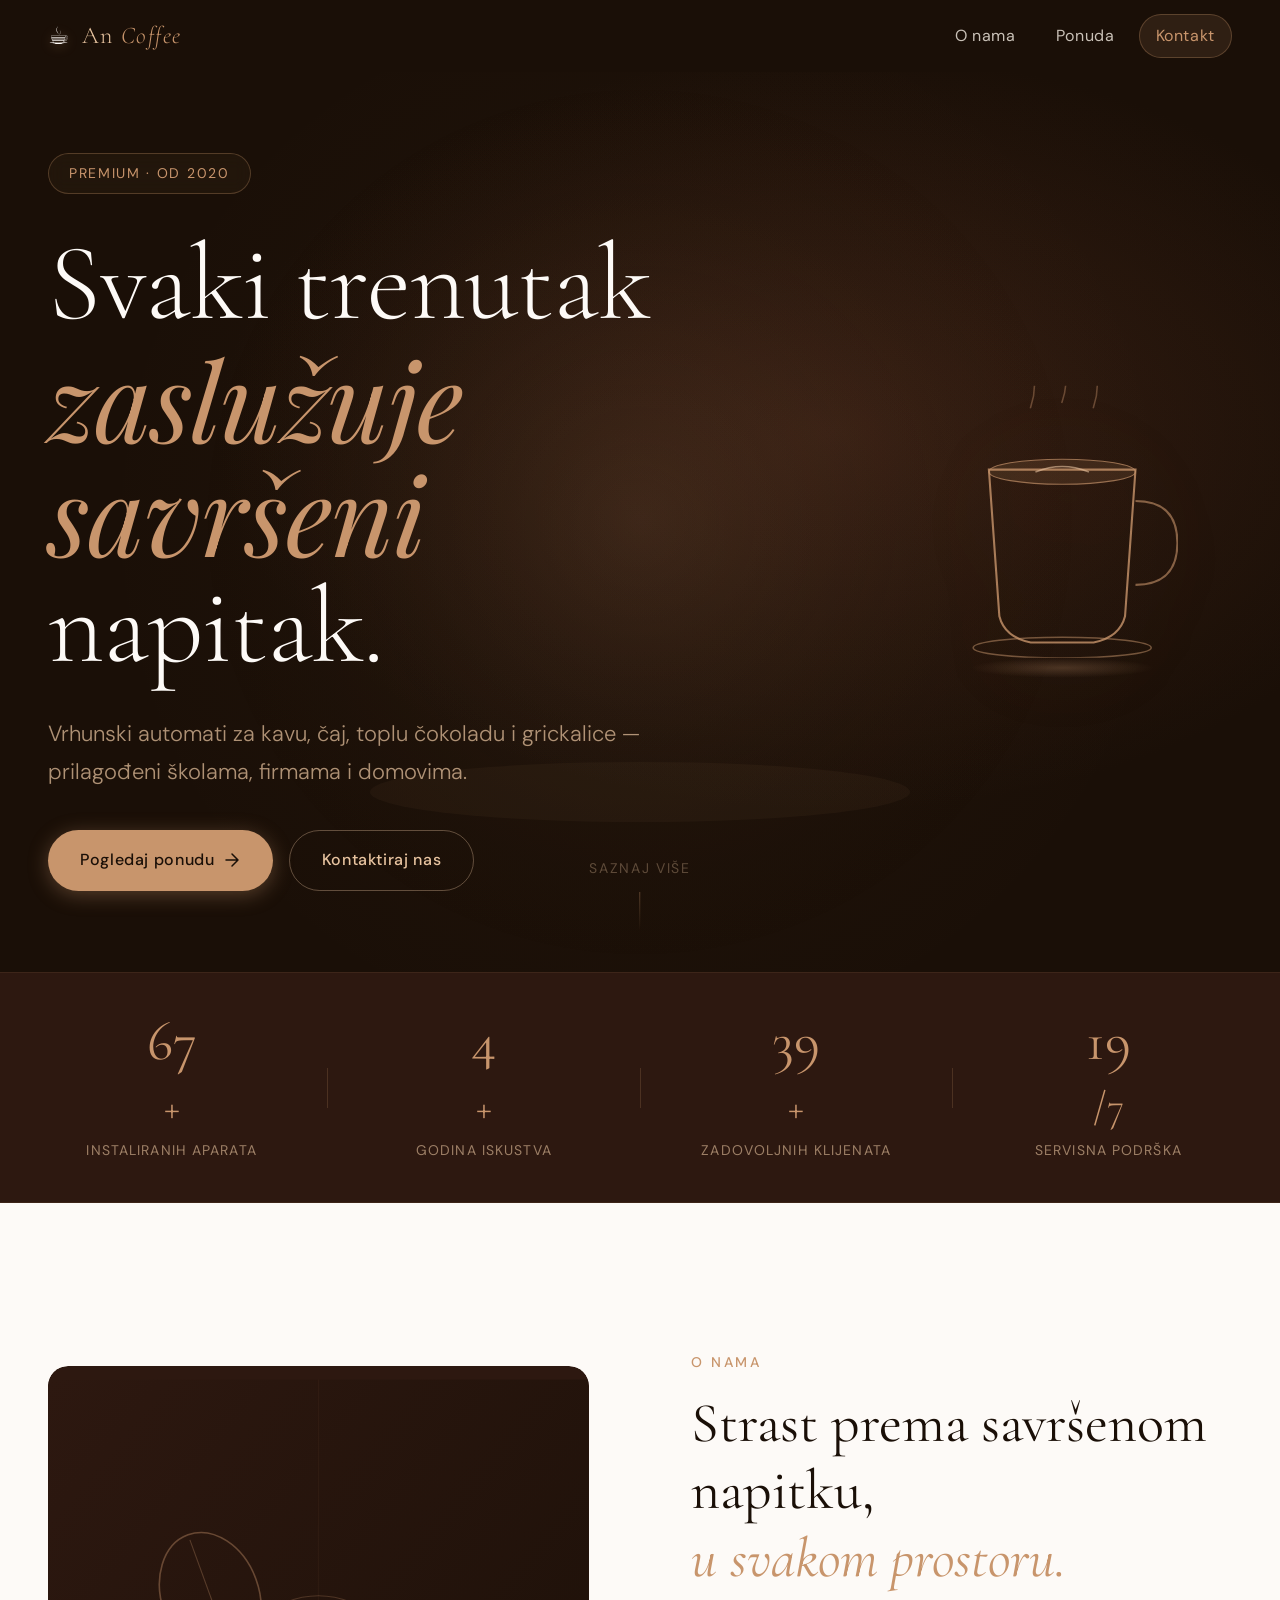
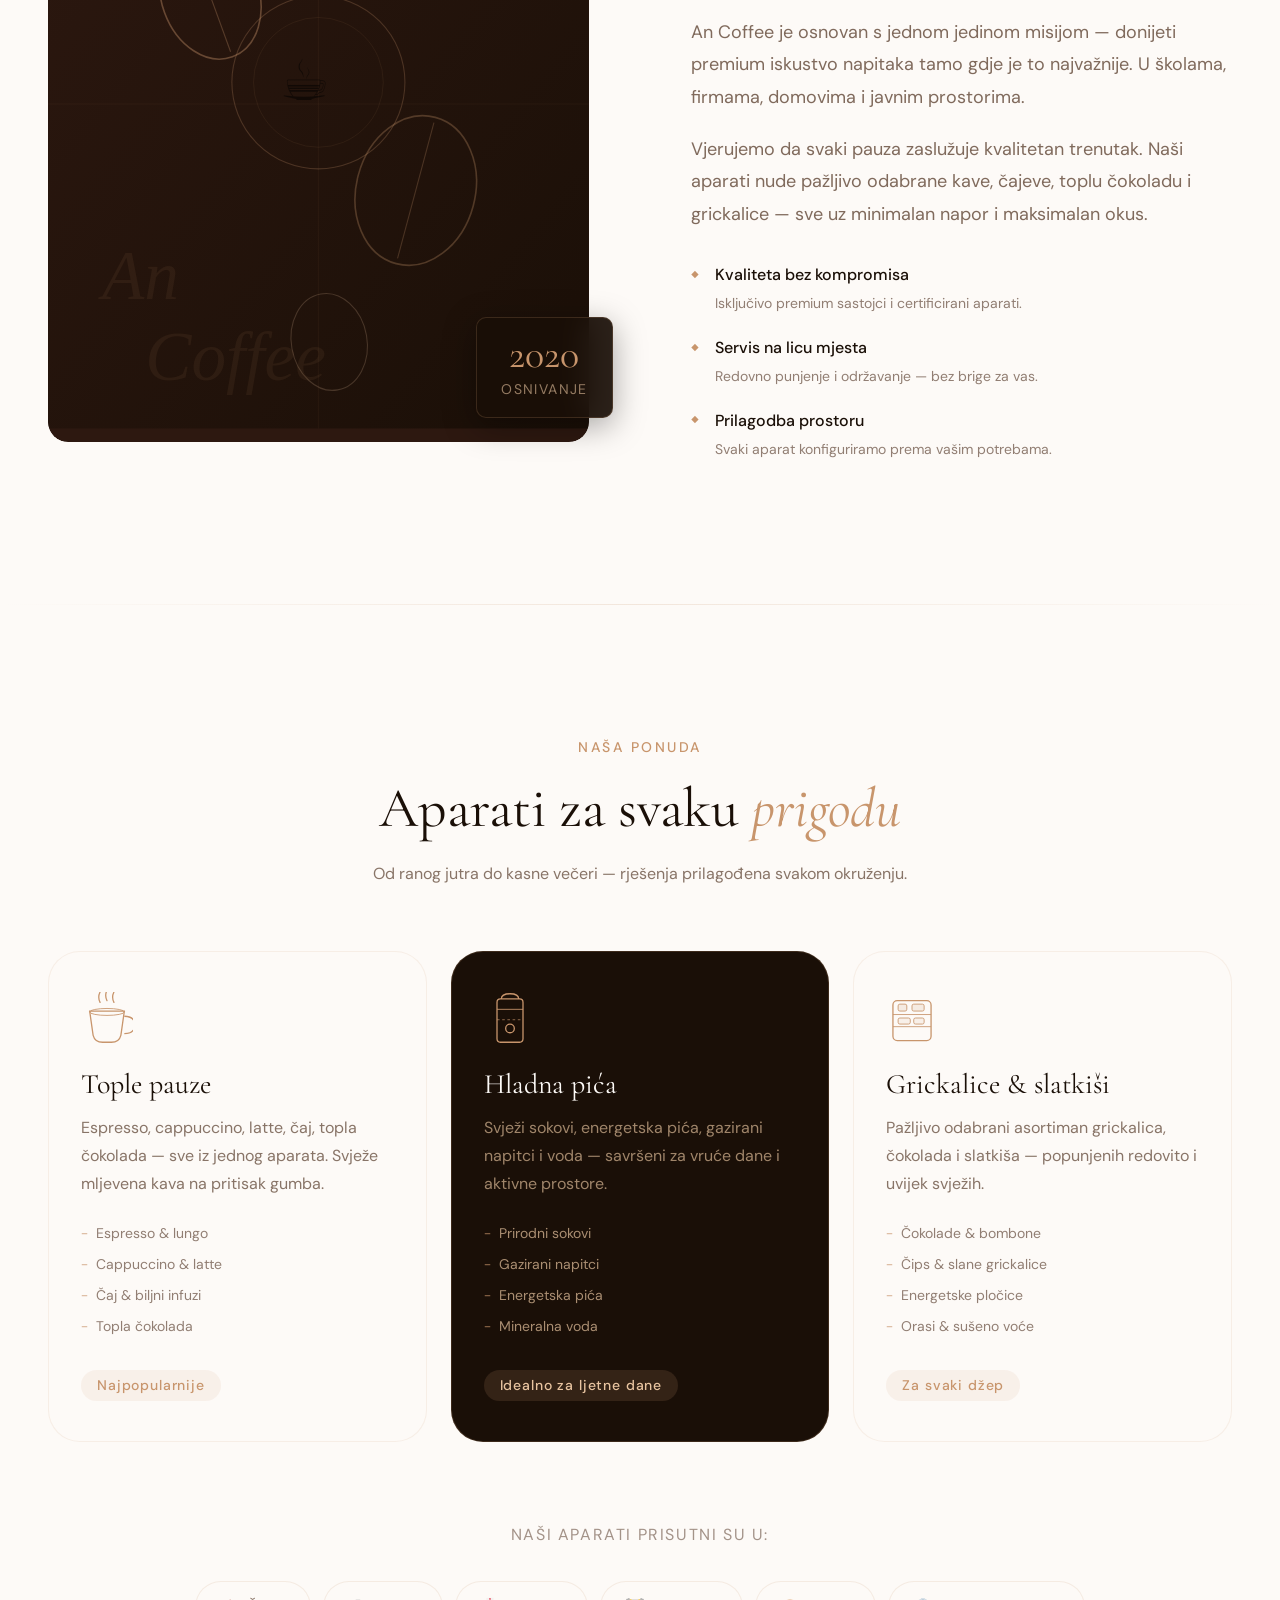
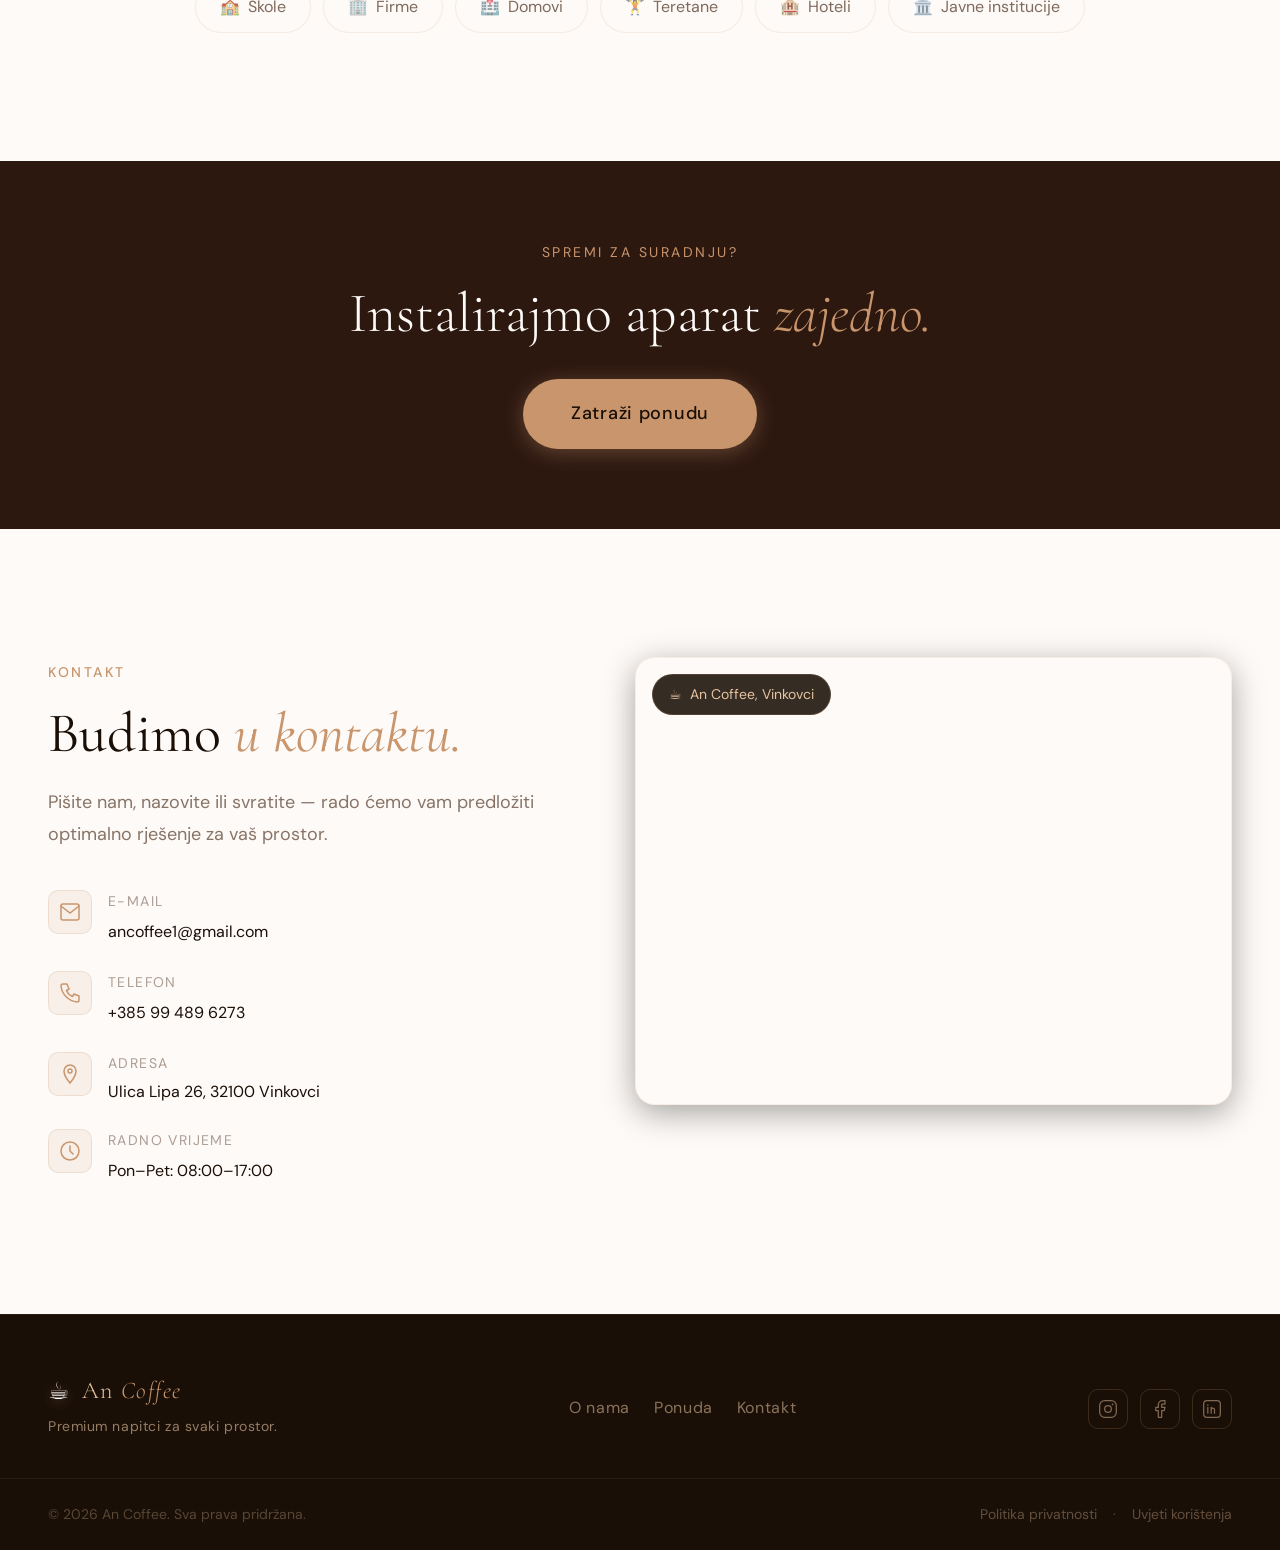
==== index.html @ 22b27ed2 "Initial commit for test deploy" ====
<!DOCTYPE html>
<html lang="hr" dir="ltr">
<head>
  <meta charset="UTF-8" />
  <meta name="viewport" content="width=device-width, initial-scale=1.0" />
  <meta http-equiv="X-UA-Compatible" content="IE=edge" />

  <!-- Primary Meta Tags -->
  <title>An Coffee — Premium Aparati za Kavu, Čaj & Grickalice</title>
  <meta name="description" content="An Coffee nudi premium automate za kavu, čaj, toplu čokoladu, sokove i grickalice za škole, firme i domove. Elegantno rješenje za svaki prostor." />
  <meta name="keywords" content="aparati za kavu, automati za kavu, vending automati, škole, firme, domovi, čaj, topla čokolada, sokovi, grickalice" />
  <meta name="author" content="An Coffee" />
  <meta name="robots" content="index, follow" />
  <meta name="theme-color" content="#1a0f07" />

  <!-- Open Graph -->
  <meta property="og:type" content="website" />
  <meta property="og:url" content="https://ancoffee.hr/" />
  <meta property="og:title" content="An Coffee — Premium Aparati za Kavu & Grickalice" />
  <meta property="og:description" content="Premium vending rješenja za kavu, čaj, toplu čokoladu i grickalice. Namijenjeno školama, firmama i domovima." />
  <meta property="og:image" content="https://ancoffee.hr/og-image.jpg" />
  <meta property="og:image:width" content="1200" />
  <meta property="og:image:height" content="630" />
  <meta property="og:locale" content="hr_HR" />
  <meta property="og:site_name" content="An Coffee" />

  <!-- Twitter Cards -->
  <meta name="twitter:card" content="summary_large_image" />
  <meta name="twitter:url" content="https://ancoffee.hr/" />
  <meta name="twitter:title" content="An Coffee — Premium Aparati za Kavu & Grickalice" />
  <meta name="twitter:description" content="Premium vending rješenja za kavu, čaj, toplu čokoladu i grickalice." />
  <meta name="twitter:image" content="https://ancoffee.hr/og-image.jpg" />

  <!-- Canonical -->
  <link rel="canonical" href="https://ancoffee.hr/" />

  <!-- Fonts -->
  <link rel="preconnect" href="https://fonts.googleapis.com" />
  <link rel="preconnect" href="https://fonts.gstatic.com" crossorigin />
  <link href="https://fonts.googleapis.com/css2?family=Cormorant+Garamond:ital,wght@0,300;0,400;0,500;0,600;1,300;1,400&family=DM+Sans:ital,opsz,wght@0,9..40,300;0,9..40,400;0,9..40,500;1,9..40,300&family=Playfair+Display:ital,wght@1,400;1,500&display=swap" rel="stylesheet" />

  <!-- Stylesheet -->
  <link rel="stylesheet" href="styles.css" />

  <!-- Schema.org LocalBusiness -->
  <script type="application/ld+json">
  {
    "@context": "https://schema.org",
    "@type": "LocalBusiness",
    "name": "An Coffee",
    "description": "Premium vending rješenja za kavu, čaj, toplu čokoladu, sokove i grickalice za škole, firme i domove.",
    "url": "https://ancoffee.hr",
    "telephone": "+385994896273",
    "email": "ancoffee1@gmail.com",
    "foundingDate": "2020",
    "address": {
      "@type": "PostalAddress",
      "streetAddress": "Ulica Lipa 26",
      "addressLocality": "Vinkovci",
      "addressRegion": "Vukovarsko-srijemska",
      "postalCode": "32100",
      "addressCountry": "HR"
    },
    "geo": {
      "@type": "GeoCoordinates",
      "latitude": 45.2900,
      "longitude": 18.8070
    },
    "openingHours": "Mo-Fr 08:00-17:00",
    "priceRange": "€€",
    "servesCuisine": "Kava i napitci",
    "sameAs": [
      "https://www.facebook.com/profile.php?id=100006130369375",
      "https://www.instagram.com/puljicante42/"
    ],
    "founder": {
      "@type": "Person",
      "name": "Ante Puljić"
    }
  }
  </script>

  <!-- Favicon placeholder -->
  <link rel="icon" type="image/svg+xml" href="data:image/svg+xml,<svg xmlns='http://www.w3.org/2000/svg' viewBox='0 0 32 32'><rect width='32' height='32' fill='%231a0f07'/><text y='24' x='4' font-size='20'>☕</text></svg>" />
</head>

<body>

  <!-- ============ SKIP LINK ============ -->
  <a href="#main-content" class="skip-link">Preskoči na sadržaj</a>

  <!-- ============ NAVBAR ============ -->
  <header class="navbar" id="navbar" role="banner">
    <nav class="nav-container" aria-label="Glavna navigacija">
      <a href="#" class="nav-logo" aria-label="An Coffee – Povratak na početak">
        <span class="logo-mark" aria-hidden="true">☕</span>
        <span class="logo-text">An <em>Coffee</em></span>
      </a>

      <button class="nav-toggle" id="navToggle" aria-expanded="false" aria-controls="navMenu" aria-label="Otvori izbornik">
        <span class="hamburger" aria-hidden="true"></span>
        <span class="hamburger" aria-hidden="true"></span>
        <span class="hamburger" aria-hidden="true"></span>
      </button>

      <ul class="nav-menu" id="navMenu" role="list">
        <li><a href="#about" class="nav-link">O nama</a></li>
        <li><a href="#products" class="nav-link">Ponuda</a></li>
        <li><a href="#contact" class="nav-link nav-cta">Kontakt</a></li>
      </ul>
    </nav>
  </header>

  <!-- ============ HERO ============ -->
  <main id="main-content">
    <section class="hero" id="hero" aria-label="Dobrodošlica">
      <div class="hero-bg" aria-hidden="true">
        <div class="hero-overlay"></div>
        <div class="hero-particles" id="heroParticles" aria-hidden="true"></div>
        <!-- SVG coffee steam decoration -->
        <svg class="hero-deco" viewBox="0 0 800 600" xmlns="http://www.w3.org/2000/svg" aria-hidden="true" focusable="false">
          <defs>
            <radialGradient id="rg1" cx="50%" cy="50%" r="50%">
              <stop offset="0%" stop-color="#c8956c" stop-opacity="0.15"/>
              <stop offset="100%" stop-color="#1a0f07" stop-opacity="0"/>
            </radialGradient>
          </defs>
          <circle cx="400" cy="300" r="300" fill="url(#rg1)"/>
          <ellipse cx="400" cy="480" rx="180" ry="20" fill="#c8956c" fill-opacity="0.08"/>
        </svg>
      </div>

      <div class="hero-content" data-animate="hero-in">
        <div class="hero-badge" aria-label="Premium kvaliteta od 2020">
            <span>Premium · od 2020</span>
          </div>
        <h1 class="hero-title">
          <span class="title-line">Svaki trenutak</span>
          <span class="title-line italic">zaslužuje savršeni</span>
          <span class="title-line">napitak.</span>
        </h1>
        <p class="hero-desc">
          Vrhunski automati za kavu, čaj, toplu čokoladu i grickalice — prilagođeni školama, firmama i domovima.
        </p>
        <div class="hero-actions">
          <a href="#products" class="btn btn-primary">
            <span>Pogledaj ponudu</span>
            <svg width="18" height="18" viewBox="0 0 18 18" fill="none" aria-hidden="true"><path d="M3 9h12M9 3l6 6-6 6" stroke="currentColor" stroke-width="1.5" stroke-linecap="round" stroke-linejoin="round"/></svg>
          </a>
          <a href="#contact" class="btn btn-ghost">Kontaktiraj nas</a>
        </div>
      </div>

      <!-- Floating coffee cup illustration -->
      <div class="hero-visual" aria-hidden="true">
        <div class="cup-wrapper">
          <svg class="coffee-cup" viewBox="0 0 220 260" xmlns="http://www.w3.org/2000/svg" aria-hidden="true" focusable="false">
            <!-- Cup body -->
            <path d="M40 80 L50 220 Q55 240 80 245 L140 245 Q165 240 170 220 L180 80 Z" fill="none" stroke="#c8956c" stroke-width="2" opacity="0.8"/>
            <!-- Cup handle -->
            <path d="M180 110 Q220 110 220 150 Q220 190 180 190" fill="none" stroke="#c8956c" stroke-width="2" opacity="0.6"/>
            <!-- Saucer -->
            <ellipse cx="110" cy="250" rx="85" ry="10" fill="none" stroke="#c8956c" stroke-width="1.5" opacity="0.5"/>
            <!-- Coffee surface -->
            <ellipse cx="110" cy="82" rx="70" ry="12" fill="#c8956c" fill-opacity="0.2" stroke="#c8956c" stroke-width="1" opacity="0.7"/>
            <!-- Latte art -->
            <path d="M85 82 Q110 72 135 82" fill="none" stroke="#e8c4a0" stroke-width="1.5" stroke-linecap="round" opacity="0.6"/>
            <!-- Steam paths -->
            <path class="steam steam-1" d="M80 60 Q73 40 80 20 Q87 0 80 -20" fill="none" stroke="#c8956c" stroke-width="1.5" stroke-linecap="round" opacity="0.4"/>
            <path class="steam steam-2" d="M110 55 Q103 35 110 15 Q117 -5 110 -25" fill="none" stroke="#c8956c" stroke-width="1.5" stroke-linecap="round" opacity="0.4"/>
            <path class="steam steam-3" d="M140 60 Q133 40 140 20 Q147 0 140 -20" fill="none" stroke="#c8956c" stroke-width="1.5" stroke-linecap="round" opacity="0.4"/>
          </svg>
          <div class="cup-glow"></div>
        </div>
      </div>

      <a href="#about" class="hero-scroll" aria-label="Scroll prema dolje">
        <span class="scroll-text">Saznaj više</span>
        <span class="scroll-line" aria-hidden="true"></span>
      </a>
    </section>

    <!-- ============ STATS BAR ============ -->
    <section class="stats-bar" aria-label="Naše statistike">
      <div class="stats-container">
        <div class="stat-item" data-animate="fade-up">
          <span class="stat-number" data-count="85">0</span><span class="stat-suffix">+</span>
          <span class="stat-label">Instaliranih aparata</span>
        </div>
        <div class="stat-divider" aria-hidden="true"></div>
        <div class="stat-item" data-animate="fade-up" data-delay="100">
          <span class="stat-number" data-count="6">0</span><span class="stat-suffix">+</span>
          <span class="stat-label">Godina iskustva</span>
        </div>
        <div class="stat-divider" aria-hidden="true"></div>
        <div class="stat-item" data-animate="fade-up" data-delay="200">
          <span class="stat-number" data-count="50">0</span><span class="stat-suffix">+</span>
          <span class="stat-label">Zadovoljnih klijenata</span>
        </div>
        <div class="stat-divider" aria-hidden="true"></div>
        <div class="stat-item" data-animate="fade-up" data-delay="300">
          <span class="stat-number" data-count="24">0</span><span class="stat-suffix">/7</span>
          <span class="stat-label">Servisna podrška</span>
        </div>
      </div>
    </section>

    <!-- ============ ABOUT ============ -->
    <section class="about" id="about" aria-labelledby="about-heading">
      <div class="about-container">
        <div class="about-visual" data-animate="fade-right">
          <div class="about-img-frame">
            <div class="about-img-placeholder" aria-label="An Coffee tim u akciji">
              <svg viewBox="0 0 500 600" xmlns="http://www.w3.org/2000/svg" aria-hidden="true" focusable="false">
                <defs>
                  <linearGradient id="aboutGrad" x1="0%" y1="0%" x2="100%" y2="100%">
                    <stop offset="0%" stop-color="#2d1810"/>
                    <stop offset="100%" stop-color="#1a0f07"/>
                  </linearGradient>
                </defs>
                <rect width="500" height="600" fill="url(#aboutGrad)"/>
                <!-- Abstract coffee beans -->
                <ellipse cx="150" cy="200" rx="45" ry="60" fill="none" stroke="#c8956c" stroke-width="1.5" opacity="0.4" transform="rotate(-20 150 200)"/>
                <line x1="150" y1="145" x2="150" y2="255" stroke="#c8956c" stroke-width="1" opacity="0.3" transform="rotate(-20 150 200)"/>
                <ellipse cx="340" cy="380" rx="55" ry="70" fill="none" stroke="#c8956c" stroke-width="1.5" opacity="0.3" transform="rotate(15 340 380)"/>
                <line x1="340" y1="315" x2="340" y2="445" stroke="#c8956c" stroke-width="1" opacity="0.25" transform="rotate(15 340 380)"/>
                <ellipse cx="260" cy="520" rx="35" ry="45" fill="none" stroke="#e8c4a0" stroke-width="1" opacity="0.2" transform="rotate(-10 260 520)"/>
                <!-- Decorative text -->
                <text x="50" y="480" font-family="Georgia, serif" font-size="64" fill="#c8956c" fill-opacity="0.08" font-style="italic">An</text>
                <text x="90" y="555" font-family="Georgia, serif" font-size="64" fill="#c8956c" fill-opacity="0.08" font-style="italic">Coffee</text>
                <!-- Grid lines -->
                <line x1="0" y1="300" x2="500" y2="300" stroke="#c8956c" stroke-width="0.5" opacity="0.1"/>
                <line x1="250" y1="0" x2="250" y2="600" stroke="#c8956c" stroke-width="0.5" opacity="0.1"/>
                <!-- Central icon -->
                <circle cx="250" cy="280" r="80" fill="none" stroke="#c8956c" stroke-width="1" opacity="0.25"/>
                <circle cx="250" cy="280" r="60" fill="none" stroke="#c8956c" stroke-width="0.5" opacity="0.15"/>
                <text x="214" y="296" font-size="52" opacity="0.5">☕</text>
              </svg>
            </div>
            <div class="about-img-accent" aria-hidden="true"></div>
          </div>
          <div class="about-badge-float" aria-hidden="true">
            <span class="badge-year">2020</span>
            <span class="badge-text">Osnivanje</span>
          </div>
        </div>

        <div class="about-content" data-animate="fade-left">
          <div class="section-label" aria-hidden="true">O nama</div>
          <h2 class="about-heading" id="about-heading">
            Strast prema savršenom napitku,<br />
            <em>u svakom prostoru.</em>
          </h2>
          <p class="about-text">
            An Coffee je osnovan s jednom jedinom misijom — donijeti premium iskustvo napitaka tamo gdje je to najvažnije. U školama, firmama, domovima i javnim prostorima.
          </p>
          <p class="about-text">
            Vjerujemo da svaki pauza zaslužuje kvalitetan trenutak. Naši aparati nude pažljivo odabrane kave, čajeve, toplu čokoladu i grickalice — sve uz minimalan napor i maksimalan okus.
          </p>
          <div class="about-pillars">
            <div class="pillar">
              <span class="pillar-icon" aria-hidden="true">◆</span>
              <div>
                <strong>Kvaliteta bez kompromisa</strong>
                <p>Isključivo premium sastojci i certificirani aparati.</p>
              </div>
            </div>
            <div class="pillar">
              <span class="pillar-icon" aria-hidden="true">◆</span>
              <div>
                <strong>Servis na licu mjesta</strong>
                <p>Redovno punjenje i održavanje — bez brige za vas.</p>
              </div>
            </div>
            <div class="pillar">
              <span class="pillar-icon" aria-hidden="true">◆</span>
              <div>
                <strong>Prilagodba prostoru</strong>
                <p>Svaki aparat konfiguriramo prema vašim potrebama.</p>
              </div>
            </div>
          </div>
        </div>
      </div>
    </section>

    <!-- ============ PRODUCTS ============ -->
    <section class="products" id="products" aria-labelledby="products-heading">
      <div class="products-container">
        <div class="section-header" data-animate="fade-up">
          <div class="section-label">Naša ponuda</div>
          <h2 class="section-title" id="products-heading">Aparati za svaku <em>prigodu</em></h2>
          <p class="section-subtitle">Od ranog jutra do kasne večeri — rješenja prilagođena svakom okruženju.</p>
        </div>

        <div class="products-grid">
          <!-- Card 1 -->
          <article class="product-card" data-animate="fade-up" aria-label="Aparati za tople napitke">
            <div class="card-icon" aria-hidden="true">
              <svg viewBox="0 0 60 60" xmlns="http://www.w3.org/2000/svg" aria-hidden="true"><path d="M10 22 L14 50 Q16 58 25 58 L35 58 Q44 58 46 50 L50 22 Z" fill="none" stroke="currentColor" stroke-width="1.5"/><path d="M50 28 Q62 28 62 38 Q62 48 50 48" fill="none" stroke="currentColor" stroke-width="1.5"/><ellipse cx="30" cy="23" rx="20" ry="4" fill="none" stroke="currentColor" stroke-width="1"/><path d="M22 12 Q19 6 22 0" fill="none" stroke="currentColor" stroke-width="1.5" stroke-linecap="round"/><path d="M30 10 Q27 4 30 -2" fill="none" stroke="currentColor" stroke-width="1.5" stroke-linecap="round"/><path d="M38 12 Q35 6 38 0" fill="none" stroke="currentColor" stroke-width="1.5" stroke-linecap="round"/></svg>
            </div>
            <h3 class="card-title">Tople pauze</h3>
            <p class="card-desc">Espresso, cappuccino, latte, čaj, topla čokolada — sve iz jednog aparata. Svježe mljevena kava na pritisak gumba.</p>
            <ul class="card-list" aria-label="Dostupni napitci">
              <li>Espresso & lungo</li>
              <li>Cappuccino & latte</li>
              <li>Čaj & biljni infuzi</li>
              <li>Topla čokolada</li>
            </ul>
            <div class="card-tag">Najpopularnije</div>
          </article>

          <!-- Card 2 -->
          <article class="product-card product-card--accent" data-animate="fade-up" data-delay="120" aria-label="Aparati za hladna pića i sokove">
            <div class="card-icon" aria-hidden="true">
              <svg viewBox="0 0 60 60" xmlns="http://www.w3.org/2000/svg" aria-hidden="true"><rect x="15" y="8" width="30" height="50" rx="4" fill="none" stroke="currentColor" stroke-width="1.5"/><path d="M15 20 L45 20" stroke="currentColor" stroke-width="1"/><path d="M15 32 L45 32" stroke="currentColor" stroke-width="0.75" stroke-dasharray="3 3"/><circle cx="30" cy="42" r="5" fill="none" stroke="currentColor" stroke-width="1.5"/><path d="M20 8 Q20 2 30 2 Q40 2 40 8" fill="none" stroke="currentColor" stroke-width="1.5"/></svg>
            </div>
            <h3 class="card-title">Hladna pića</h3>
            <p class="card-desc">Svježi sokovi, energetska pića, gazirani napitci i voda — savršeni za vruće dane i aktivne prostore.</p>
            <ul class="card-list" aria-label="Dostupna pića">
              <li>Prirodni sokovi</li>
              <li>Gazirani napitci</li>
              <li>Energetska pića</li>
              <li>Mineralna voda</li>
            </ul>
            <div class="card-tag card-tag--light">Idealno za ljetne dane</div>
          </article>

          <!-- Card 3 -->
          <article class="product-card" data-animate="fade-up" data-delay="240" aria-label="Aparati za grickalice i slatkiše">
            <div class="card-icon" aria-hidden="true">
              <svg viewBox="0 0 60 60" xmlns="http://www.w3.org/2000/svg" aria-hidden="true"><rect x="8" y="10" width="44" height="46" rx="5" fill="none" stroke="currentColor" stroke-width="1.5"/><path d="M8 26 L52 26" stroke="currentColor" stroke-width="1"/><path d="M8 40 L52 40" stroke="currentColor" stroke-width="1"/><rect x="14" y="14" width="10" height="8" rx="2" fill="currentColor" fill-opacity="0.15" stroke="currentColor" stroke-width="1"/><rect x="30" y="14" width="14" height="8" rx="2" fill="currentColor" fill-opacity="0.15" stroke="currentColor" stroke-width="1"/><rect x="14" y="30" width="14" height="7" rx="2" fill="currentColor" fill-opacity="0.1" stroke="currentColor" stroke-width="1"/><rect x="32" y="30" width="12" height="7" rx="2" fill="currentColor" fill-opacity="0.1" stroke="currentColor" stroke-width="1"/></svg>
            </div>
            <h3 class="card-title">Grickalice & slatkiši</h3>
            <p class="card-desc">Pažljivo odabrani asortiman grickalica, čokolada i slatkiša — popunjenih redovito i uvijek svježih.</p>
            <ul class="card-list" aria-label="Dostupne grickalice">
              <li>Čokolade & bombone</li>
              <li>Čips & slane grickalice</li>
              <li>Energetske pločice</li>
              <li>Orasi & sušeno voće</li>
            </ul>
            <div class="card-tag">Za svaki džep</div>
          </article>
        </div>

        <!-- Placements -->
        <div class="placements" data-animate="fade-up">
          <p class="placements-lead">Naši aparati prisutni su u:</p>
          <div class="placements-grid" aria-label="Mjesta postavljanja aparata">
            <div class="placement-item">
              <span aria-hidden="true">🏫</span>
              <span>Škole</span>
            </div>
            <div class="placement-item">
              <span aria-hidden="true">🏢</span>
              <span>Firme</span>
            </div>
            <div class="placement-item">
              <span aria-hidden="true">🏥</span>
              <span>Domovi</span>
            </div>
            <div class="placement-item">
              <span aria-hidden="true">🏋️</span>
              <span>Teretane</span>
            </div>
            <div class="placement-item">
              <span aria-hidden="true">🏨</span>
              <span>Hoteli</span>
            </div>
            <div class="placement-item">
              <span aria-hidden="true">🏛️</span>
              <span>Javne institucije</span>
            </div>
          </div>
        </div>
      </div>
    </section>

    <!-- ============ CTA BAND ============ -->
    <section class="cta-band" aria-labelledby="cta-heading">
      <div class="cta-container" data-animate="fade-up">
        <p class="cta-pre">Spremi za suradnju?</p>
        <h2 class="cta-title" id="cta-heading">Instalirajmo aparat <em>zajedno.</em></h2>
        <a href="#contact" class="btn btn-primary btn-large">Zatraži ponudu</a>
      </div>
    </section>

    <!-- ============ CONTACT ============ -->
    <section class="contact" id="contact" aria-labelledby="contact-heading">
      <div class="contact-container">
        <div class="contact-info" data-animate="fade-right">
          <div class="section-label">Kontakt</div>
          <h2 class="contact-heading" id="contact-heading">
            Budimo <em>u kontaktu.</em>
          </h2>
          <p class="contact-intro">
            Pišite nam, nazovite ili svratite — rado ćemo vam predložiti optimalno rješenje za vaš prostor.
          </p>

          <div class="contact-items">
            <div class="contact-item">
                <div class="contact-icon" aria-hidden="true">
                <svg width="22" height="22" viewBox="0 0 22 22" fill="none" xmlns="http://www.w3.org/2000/svg" aria-hidden="true"><path d="M2 5a2 2 0 0 1 2-2h14a2 2 0 0 1 2 2v12a2 2 0 0 1-2 2H4a2 2 0 0 1-2-2V5Z" stroke="currentColor" stroke-width="1.5"/><path d="M2 5l9 7 9-7" stroke="currentColor" stroke-width="1.5" stroke-linecap="round"/></svg>
              </div>
              <div class="contact-detail">
                <span class="contact-label">E-mail</span>
                <a href="mailto:ancoffee1@gmail.com" class="contact-value">ancoffee1@gmail.com</a>
              </div>
            </div>

            <div class="contact-item">
              <div class="contact-icon" aria-hidden="true">
                <svg width="22" height="22" viewBox="0 0 22 22" fill="none" xmlns="http://www.w3.org/2000/svg" aria-hidden="true"><path d="M4 2h4l2 5-2.5 1.5a11 11 0 0 0 6 6L15 12l5 2v4a2 2 0 0 1-2 2A18 18 0 0 1 2 4a2 2 0 0 1 2-2Z" stroke="currentColor" stroke-width="1.5" stroke-linejoin="round"/></svg>
              </div>
              <div class="contact-detail">
                <span class="contact-label">Telefon</span>
                <a href="tel:+385994896273" class="contact-value">+385 99 489 6273</a>
              </div>
            </div>

            <div class="contact-item">
              <div class="contact-icon" aria-hidden="true">
                <svg width="22" height="22" viewBox="0 0 22 22" fill="none" xmlns="http://www.w3.org/2000/svg" aria-hidden="true"><path d="M11 2C7.686 2 5 4.686 5 8c0 5 6 12 6 12s6-7 6-12c0-3.314-2.686-6-6-6Z" stroke="currentColor" stroke-width="1.5"/><circle cx="11" cy="8" r="2" stroke="currentColor" stroke-width="1.5"/></svg>
              </div>
                <div class="contact-detail">
                <span class="contact-label">Adresa</span>
                <address class="contact-value" style="font-style:normal;">Ulica Lipa 26, 32100 Vinkovci</address>
              </div>
            </div>

            <div class="contact-item">
              <div class="contact-icon" aria-hidden="true">
                <svg width="22" height="22" viewBox="0 0 22 22" fill="none" xmlns="http://www.w3.org/2000/svg" aria-hidden="true"><circle cx="11" cy="11" r="9" stroke="currentColor" stroke-width="1.5"/><path d="M11 6v5l3 3" stroke="currentColor" stroke-width="1.5" stroke-linecap="round"/></svg>
              </div>
              <div class="contact-detail">
                <span class="contact-label">Radno vrijeme</span>
                <span class="contact-value">Pon–Pet: 08:00–17:00</span>
              </div>
            </div>
          </div>
        </div>

        <!-- Map placeholder -->
        <div class="contact-map" data-animate="fade-left" aria-label="Karta lokacije An Coffee u Vinkovci">
          <div class="map-wrapper">
            <iframe
              title="An Coffee lokacija u Vinkovci"
              src="https://www.google.com/maps?q=Ulica+Lipa+26,+32100+Vinkovci&z=15&output=embed"
              width="100%"
              height="100%"
              style="border:0; filter: contrast(1.05) saturate(1.15);"
              allowfullscreen=""
              loading="lazy"
              referrerpolicy="no-referrer-when-downgrade"
            ></iframe>
            <div class="map-overlay-label" aria-hidden="true">
              <span>☕</span>
              <span>An Coffee, Vinkovci</span>
            </div>
          </div>
        </div>
      </div>
    </section>
  </main>

  <!-- ============ FOOTER ============ -->
  <footer class="footer" role="contentinfo">
    <div class="footer-container">
      <div class="footer-brand">
        <a href="#" class="nav-logo footer-logo" aria-label="An Coffee – Povratak na vrh">
          <span class="logo-mark" aria-hidden="true">☕</span>
          <span class="logo-text">An <em>Coffee</em></span>
        </a>
        <p class="footer-tagline">Premium napitci za svaki prostor.</p>
      </div>

      <nav class="footer-nav" aria-label="Footer navigacija">
        <a href="#about">O nama</a>
        <a href="#products">Ponuda</a>
        <a href="#contact">Kontakt</a>
      </nav>

      <div class="footer-social" aria-label="Društvene mreže">
        <a href="https://www.instagram.com/puljicante42/" target="_blank" rel="noopener noreferrer" aria-label="Ante Puljić na Instagramu" class="social-link">
          <svg width="20" height="20" viewBox="0 0 24 24" fill="none" xmlns="http://www.w3.org/2000/svg" aria-hidden="true"><rect x="2" y="2" width="20" height="20" rx="6" stroke="currentColor" stroke-width="1.5"/><circle cx="12" cy="12" r="4" stroke="currentColor" stroke-width="1.5"/><circle cx="17.5" cy="6.5" r="1" fill="currentColor"/></svg>
        </a>
        <a href="https://www.facebook.com/profile.php?id=100006130369375" target="_blank" rel="noopener noreferrer" aria-label="Ante Puljić na Facebooku" class="social-link">
          <svg width="20" height="20" viewBox="0 0 24 24" fill="none" xmlns="http://www.w3.org/2000/svg" aria-hidden="true"><path d="M18 2h-3a5 5 0 0 0-5 5v3H7v4h3v8h4v-8h3l1-4h-4V7a1 1 0 0 1 1-1h3Z" stroke="currentColor" stroke-width="1.5" stroke-linejoin="round"/></svg>
        </a>
        <a href="https://www.linkedin.com/company/ancoffee" target="_blank" rel="noopener noreferrer" aria-label="An Coffee na LinkedInu" class="social-link">
          <svg width="20" height="20" viewBox="0 0 24 24" fill="none" xmlns="http://www.w3.org/2000/svg" aria-hidden="true"><rect x="2" y="2" width="20" height="20" rx="4" stroke="currentColor" stroke-width="1.5"/><path d="M7 10v7M7 7v.5" stroke="currentColor" stroke-width="1.5" stroke-linecap="round"/><path d="M11 17v-4a2 2 0 0 1 4 0v4M11 10v7" stroke="currentColor" stroke-width="1.5" stroke-linecap="round" stroke-linejoin="round"/></svg>
        </a>
      </div>
    </div>

    <div class="footer-bottom">
      <p>© <span id="year"></span> An Coffee. Sva prava pridržana.</p>
      <p class="footer-legal">
        <a href="/privatnost" rel="noopener">Politika privatnosti</a>
        <span aria-hidden="true">·</span>
        <a href="/uvjeti" rel="noopener">Uvjeti korištenja</a>
      </p>
    </div>
  </footer>

  <!-- Back to top button -->
  <button class="back-to-top" id="backToTop" aria-label="Povratak na vrh stranice">
    <svg width="20" height="20" viewBox="0 0 20 20" fill="none" xmlns="http://www.w3.org/2000/svg" aria-hidden="true"><path d="M10 15V5M5 10l5-5 5 5" stroke="currentColor" stroke-width="1.5" stroke-linecap="round" stroke-linejoin="round"/></svg>
  </button>

  <script src="script.js" defer></script>
</body>
</html>
---- styles.css ----
/* ==========================================================================
   AN COFFEE — styles.css
   Production-ready CSS · Mobile-first · CSS Variables · BEM-inspired
   ========================================================================== */

/* --------------------------------------------------------------------------
   1. CSS CUSTOM PROPERTIES
-------------------------------------------------------------------------- */
:root {
  /* Brand Colors */
  --clr-espresso:      #1a0f07;
  --clr-dark-roast:    #2d1810;
  --clr-medium-roast:  #4a2c1a;
  --clr-caramel:       #c8956c;
  --clr-cream:         #e8c4a0;
  --clr-milk:          #f5ede4;
  --clr-white:         #fdfaf7;

  /* Semantic tokens */
  --bg-primary:        var(--clr-espresso);
  --bg-secondary:      var(--clr-dark-roast);
  --bg-surface:        var(--clr-medium-roast);
  --bg-light:          var(--clr-white);
  --text-primary:      var(--clr-white);
  --text-muted:        rgba(232, 196, 160, 0.6);
  --text-dark:         var(--clr-espresso);
  --accent:            var(--clr-caramel);
  --accent-light:      var(--clr-cream);

  /* Typography */
  --font-display:      'Cormorant Garamond', Georgia, serif;
  --font-body:         'DM Sans', system-ui, sans-serif;
  --font-italic:       'Playfair Display', Georgia, serif;

  --fs-xs:   clamp(0.75rem, 1.5vw, 0.875rem);
  --fs-sm:   clamp(0.875rem, 1.8vw, 1rem);
  --fs-base: clamp(1rem, 2vw, 1.125rem);
  --fs-md:   clamp(1.125rem, 2.5vw, 1.375rem);
  --fs-lg:   clamp(1.375rem, 3vw, 1.75rem);
  --fs-xl:   clamp(1.75rem, 4vw, 2.5rem);
  --fs-2xl:  clamp(2.25rem, 5.5vw, 3.5rem);
  --fs-3xl:  clamp(2.75rem, 7vw, 5rem);
  --fs-hero: clamp(3rem, 8.5vw, 7rem);

  /* Spacing */
  --space-1:  0.25rem;
  --space-2:  0.5rem;
  --space-3:  0.75rem;
  --space-4:  1rem;
  --space-5:  1.25rem;
  --space-6:  1.5rem;
  --space-8:  2rem;
  --space-10: 2.5rem;
  --space-12: 3rem;
  --space-16: 4rem;
  --space-20: 5rem;
  --space-24: 6rem;
  --space-32: 8rem;

  /* Layout */
  --container-max: 1320px;
  --container-pad: clamp(1.25rem, 5vw, 3rem);

  /* Radii */
  --radius-sm:  4px;
  --radius-md:  10px;
  --radius-lg:  20px;
  --radius-xl:  32px;
  --radius-full: 999px;

  /* Shadows */
  --shadow-sm:  0 2px 8px rgba(0,0,0,0.25);
  --shadow-md:  0 8px 32px rgba(0,0,0,0.35);
  --shadow-lg:  0 20px 60px rgba(0,0,0,0.45);
  --shadow-glow: 0 0 40px rgba(200, 149, 108, 0.18);

  /* Transitions */
  --ease-smooth:  cubic-bezier(0.4, 0, 0.2, 1);
  --ease-spring:  cubic-bezier(0.34, 1.56, 0.64, 1);
  --ease-out:     cubic-bezier(0, 0, 0.2, 1);
  --trans-fast:   180ms var(--ease-smooth);
  --trans-base:   320ms var(--ease-smooth);
  --trans-slow:   600ms var(--ease-smooth);

  /* Navbar */
  --navbar-h: 72px;
}

/* --------------------------------------------------------------------------
   2. RESET & BASE
-------------------------------------------------------------------------- */
*, *::before, *::after {
  box-sizing: border-box;
  margin: 0;
  padding: 0;
}

html {
  font-size: 16px;
  scroll-behavior: smooth;
  -webkit-text-size-adjust: 100%;
  text-size-adjust: 100%;
  scrollbar-color: var(--accent) var(--bg-secondary);
  scrollbar-width: thin;
  scroll-padding-top: var(--navbar-h);
}

html:focus-within { scroll-behavior: smooth; }

body {
  font-family: var(--font-body);
  font-size: var(--fs-base);
  line-height: 1.65;
  color: var(--text-primary);
  background-color: var(--bg-primary);
  overflow-x: hidden;
  padding-top: var(--navbar-h);
  -webkit-font-smoothing: antialiased;
  -moz-osx-font-smoothing: grayscale;
  text-rendering: optimizeLegibility;
}

::-webkit-scrollbar       { width: 6px; }
::-webkit-scrollbar-track { background: var(--bg-secondary); }
::-webkit-scrollbar-thumb { background: var(--accent); border-radius: 3px; }

::selection {
  background: rgba(200, 149, 108, 0.3);
  color: var(--clr-white);
}

img, svg, video { display: block; max-width: 100%; }
a { color: inherit; text-decoration: none; }
ul, ol { list-style: none; }
button { cursor: pointer; font: inherit; border: none; background: none; }
address { font-style: normal; }

/* Focus styles */
:focus-visible {
  outline: 2px solid var(--accent);
  outline-offset: 3px;
  border-radius: 2px;
}

/* Reduce motion */
@media (prefers-reduced-motion: reduce) {
  *, *::before, *::after {
    animation-duration: 0.01ms !important;
    animation-iteration-count: 1 !important;
    transition-duration: 0.01ms !important;
    scroll-behavior: auto !important;
  }
}

/* --------------------------------------------------------------------------
   3. SKIP LINK
-------------------------------------------------------------------------- */
.skip-link {
  position: fixed;
  top: -100px;
  left: var(--space-4);
  z-index: 9999;
  padding: var(--space-3) var(--space-6);
  background: var(--accent);
  color: var(--clr-espresso);
  font-weight: 600;
  border-radius: var(--radius-md);
  transition: top 0.3s;
}
.skip-link:focus { top: var(--space-4); }

/* --------------------------------------------------------------------------
   4. UTILITIES
-------------------------------------------------------------------------- */
.container {
  width: 100%;
  max-width: var(--container-max);
  margin-inline: auto;
  padding-inline: var(--container-pad);
}

.section-label {
  display: inline-block;
  font-family: var(--font-body);
  font-size: var(--fs-xs);
  font-weight: 500;
  letter-spacing: 0.18em;
  text-transform: uppercase;
  color: var(--accent);
  margin-bottom: var(--space-4);
}
.section-label--light { color: var(--accent); }

.section-title {
  font-family: var(--font-display);
  font-size: var(--fs-2xl);
  font-weight: 400;
  line-height: 1.15;
  color: var(--text-dark);
  margin-bottom: var(--space-5);
}
.section-title em {
  font-style: italic;
  color: var(--accent);
}
.section-title--light { color: var(--clr-white); }

.section-subtitle {
  font-size: var(--fs-sm);
  color: rgba(74, 44, 26, 0.65);
  max-width: 52ch;
  margin-inline: auto;
  line-height: 1.7;
}
.section-subtitle--light {
  color: rgba(232, 196, 160, 0.7);
}

.section-header {
  text-align: center;
  margin-bottom: var(--space-16);
}
.section-header--light .section-title { color: var(--clr-white); }

/* --------------------------------------------------------------------------
   5. BUTTONS
-------------------------------------------------------------------------- */
.btn {
  display: inline-flex;
  align-items: center;
  gap: var(--space-2);
  padding: var(--space-4) var(--space-8);
  font-family: var(--font-body);
  font-size: var(--fs-sm);
  font-weight: 500;
  letter-spacing: 0.04em;
  border-radius: var(--radius-full);
  transition: all var(--trans-base);
  position: relative;
  overflow: hidden;
}

.btn::after {
  content: '';
  position: absolute;
  inset: 0;
  background: rgba(255,255,255,0.08);
  opacity: 0;
  transition: opacity var(--trans-fast);
  border-radius: inherit;
}
.btn:hover::after { opacity: 1; }

.btn-primary {
  background: var(--accent);
  color: var(--clr-espresso);
  box-shadow: 0 4px 20px rgba(200, 149, 108, 0.35);
}
.btn-primary:hover {
  background: var(--accent-light);
  transform: translateY(-2px);
  box-shadow: 0 8px 30px rgba(200, 149, 108, 0.45);
}
.btn-primary:active { transform: translateY(0); }

.btn-ghost {
  background: transparent;
  color: var(--clr-cream);
  border: 1px solid rgba(232, 196, 160, 0.35);
}
.btn-ghost:hover {
  border-color: var(--accent);
  color: var(--accent);
  transform: translateY(-2px);
}

.btn-large {
  padding: var(--space-5) var(--space-12);
  font-size: var(--fs-base);
}

/* --------------------------------------------------------------------------
   6. NAVBAR
-------------------------------------------------------------------------- */
.navbar {
  position: fixed;
  top: 0;
  left: 0;
  right: 0;
  width: 100%;
  z-index: 1000;
  height: var(--navbar-h);
  transition: background var(--trans-slow), box-shadow var(--trans-slow);
  will-change: background, box-shadow;
}

.navbar.scrolled {
  background: rgba(26, 15, 7, 0.88);
  backdrop-filter: blur(20px) saturate(1.8);
  -webkit-backdrop-filter: blur(20px) saturate(1.8);
  box-shadow: 0 1px 0 rgba(200, 149, 108, 0.12), var(--shadow-sm);
}

.nav-container {
  max-width: var(--container-max);
  height: 100%;
  margin-inline: auto;
  padding-inline: var(--container-pad);
  display: flex;
  align-items: center;
  justify-content: space-between;
  gap: var(--space-8);
}

.nav-logo {
  display: flex;
  align-items: center;
  gap: var(--space-3);
  flex-shrink: 0;
  transition: opacity var(--trans-fast);
}
.nav-logo:hover { opacity: 0.85; }

.logo-mark {
  font-size: 1.5rem;
  line-height: 1;
  filter: drop-shadow(0 2px 6px rgba(200,149,108,0.4));
}

.logo-text {
  font-family: var(--font-display);
  font-size: 1.5rem;
  font-weight: 300;
  letter-spacing: 0.06em;
  color: var(--clr-cream);
  line-height: 1;
}
.logo-text em {
  font-style: italic;
  color: var(--accent);
}

.nav-menu {
  display: flex;
  align-items: center;
  gap: var(--space-2);
  list-style: none;
}

.nav-link {
  display: inline-block;
  padding: var(--space-2) var(--space-4);
  font-size: var(--fs-sm);
  font-weight: 400;
  color: rgba(245, 237, 228, 0.8);
  letter-spacing: 0.04em;
  border-radius: var(--radius-full);
  transition: color var(--trans-fast), background var(--trans-fast);
  position: relative;
}
.nav-link::after {
  content: '';
  position: absolute;
  bottom: 2px;
  left: 50%;
  transform: translateX(-50%) scaleX(0);
  width: 20px;
  height: 1px;
  background: var(--accent);
  transition: transform var(--trans-base);
}
.nav-link:hover { color: var(--accent); }
.nav-link:hover::after { transform: translateX(-50%) scaleX(1); }

.nav-cta {
  background: rgba(200, 149, 108, 0.12);
  border: 1px solid rgba(200, 149, 108, 0.3);
  color: var(--accent) !important;
}
.nav-cta:hover {
  background: var(--accent) !important;
  color: var(--clr-espresso) !important;
  border-color: var(--accent);
}
.nav-cta::after { display: none; }

/* Hamburger */
.nav-toggle {
  display: none;
  flex-direction: column;
  justify-content: center;
  gap: 5px;
  width: 36px;
  height: 36px;
  padding: var(--space-2);
  flex-shrink: 0;
  border-radius: var(--radius-sm);
  transition: background var(--trans-fast);
}
.nav-toggle:hover { background: rgba(200,149,108,0.1); }

.hamburger {
  display: block;
  width: 22px;
  height: 1.5px;
  background: var(--clr-cream);
  border-radius: 2px;
  transition: transform var(--trans-base), opacity var(--trans-fast);
  transform-origin: center;
}
.nav-toggle[aria-expanded="true"] .hamburger:nth-child(1) { transform: translateY(6.5px) rotate(45deg); }
.nav-toggle[aria-expanded="true"] .hamburger:nth-child(2) { opacity: 0; transform: scaleX(0); }
.nav-toggle[aria-expanded="true"] .hamburger:nth-child(3) { transform: translateY(-6.5px) rotate(-45deg); }

/* --------------------------------------------------------------------------
   7. HERO
-------------------------------------------------------------------------- */
.hero {
  position: relative;
  min-height: 100svh;
  display: flex;
  align-items: center;
  overflow: hidden;
  padding-top: 0;
}

.hero-bg {
  position: absolute;
  inset: 0;
  z-index: 0;
  background: radial-gradient(ellipse 80% 70% at 65% 40%, #3d2215 0%, var(--clr-espresso) 60%),
              radial-gradient(ellipse 50% 50% at 20% 80%, #261509 0%, transparent 70%);
}

.hero-overlay {
  position: absolute;
  inset: 0;
  background: 
    radial-gradient(circle at 50% 50%, rgba(200,149,108,0.04) 0%, transparent 70%),
    linear-gradient(180deg, rgba(26,15,7,0.1) 0%, rgba(26,15,7,0.4) 100%);
}

.hero-deco {
  position: absolute;
  inset: 0;
  width: 100%;
  height: 100%;
  object-fit: cover;
  opacity: 0.6;
  pointer-events: none;
}

/* Particle dots */
.hero-particles {
  position: absolute;
  inset: 0;
  pointer-events: none;
}
.particle {
  position: absolute;
  width: 2px;
  height: 2px;
  background: var(--accent);
  border-radius: 50%;
  opacity: 0;
  animation: particleFloat var(--dur, 8s) var(--delay, 0s) infinite ease-in-out;
}
@keyframes particleFloat {
  0%   { opacity: 0; transform: translateY(0) scale(0); }
  20%  { opacity: 0.5; transform: translateY(-20px) scale(1); }
  80%  { opacity: 0.2; transform: translateY(-80px) scale(0.8); }
  100% { opacity: 0; transform: translateY(-120px) scale(0); }
}

.hero-content {
  position: relative;
  z-index: 2;
  max-width: var(--container-max);
  width: 100%;
  margin-inline: auto;
  padding-inline: var(--container-pad);
  padding-block: var(--space-20);
}

.hero-badge {
  display: inline-flex;
  align-items: center;
  gap: var(--space-2);
  padding: var(--space-2) var(--space-5);
  border: 1px solid rgba(200, 149, 108, 0.3);
  border-radius: var(--radius-full);
  font-size: var(--fs-xs);
  letter-spacing: 0.12em;
  text-transform: uppercase;
  color: var(--accent);
  margin-bottom: var(--space-8);
  backdrop-filter: blur(8px);
  -webkit-backdrop-filter: blur(8px);
  background: rgba(200, 149, 108, 0.05);
  opacity: 0;
  animation: fadeSlideUp 0.8s 0.2s var(--ease-out) forwards;
}

.hero-title {
  font-family: var(--font-display);
  font-size: var(--fs-hero);
  font-weight: 300;
  line-height: 1.05;
  color: var(--clr-white);
  letter-spacing: -0.01em;
  margin-bottom: var(--space-8);
  max-width: 14ch;
}
.hero-title .title-line {
  display: block;
  opacity: 0;
  animation: fadeSlideUp 0.9s var(--ease-out) forwards;
}
.hero-title .title-line:nth-child(1) { animation-delay: 0.35s; }
.hero-title .title-line:nth-child(2) { animation-delay: 0.5s; }
.hero-title .title-line:nth-child(3) { animation-delay: 0.65s; }

.hero-title .italic {
  font-style: italic;
  color: var(--accent);
  font-family: var(--font-italic);
  font-weight: 400;
}

.hero-desc {
  font-size: var(--fs-md);
  color: rgba(232, 196, 160, 0.72);
  max-width: 46ch;
  line-height: 1.7;
  margin-bottom: var(--space-10);
  font-weight: 300;
  opacity: 0;
  animation: fadeSlideUp 0.9s 0.75s var(--ease-out) forwards;
}

.hero-actions {
  display: flex;
  flex-wrap: wrap;
  gap: var(--space-4);
  opacity: 0;
  animation: fadeSlideUp 0.9s 0.9s var(--ease-out) forwards;
}

/* Hero Visual (floating cup) */
.hero-visual {
  position: absolute;
  right: clamp(2rem, 8vw, 10rem);
  top: 50%;
  transform: translateY(-50%);
  z-index: 1;
  pointer-events: none;
  opacity: 0;
  animation: heroVisualIn 1.2s 1s var(--ease-out) forwards;
}

@keyframes heroVisualIn {
  from { opacity: 0; transform: translateY(-50%) translateX(40px); }
  to   { opacity: 1; transform: translateY(-50%) translateX(0); }
}

.cup-wrapper {
  position: relative;
  animation: floatUp 5s ease-in-out infinite;
}

@keyframes floatUp {
  0%, 100% { transform: translateY(0); }
  50%       { transform: translateY(-18px); }
}

.coffee-cup {
  width: clamp(140px, 18vw, 240px);
  height: auto;
  filter: drop-shadow(0 20px 50px rgba(200,149,108,0.2));
}

.cup-glow {
  position: absolute;
  bottom: -20px;
  left: 50%;
  transform: translateX(-50%);
  width: 80%;
  height: 20px;
  background: radial-gradient(ellipse, rgba(200,149,108,0.25) 0%, transparent 70%);
  border-radius: 50%;
  animation: glowPulse 5s ease-in-out infinite;
}
@keyframes glowPulse {
  0%,100% { opacity: 0.6; transform: translateX(-50%) scaleX(1); }
  50%      { opacity: 1; transform: translateX(-50%) scaleX(1.1); }
}

/* Steam animation */
.steam {
  stroke-dasharray: 40;
  stroke-dashoffset: 40;
  animation: steamRise 3s ease-in-out infinite;
}
.steam-1 { animation-delay: 0s; }
.steam-2 { animation-delay: 0.6s; }
.steam-3 { animation-delay: 1.2s; }
@keyframes steamRise {
  0%   { stroke-dashoffset: 40; opacity: 0; }
  30%  { opacity: 0.5; }
  70%  { stroke-dashoffset: -40; opacity: 0.3; }
  100% { stroke-dashoffset: -40; opacity: 0; }
}

/* Scroll hint */
.hero-scroll {
  position: absolute;
  bottom: var(--space-10);
  left: 50%;
  transform: translateX(-50%);
  z-index: 2;
  display: flex;
  flex-direction: column;
  align-items: center;
  gap: var(--space-3);
  opacity: 0;
  animation: fadeIn 0.8s 1.4s var(--ease-out) forwards;
  transition: opacity var(--trans-fast);
}
.hero-scroll:hover { opacity: 0.7 !important; }

.scroll-text {
  font-size: var(--fs-xs);
  letter-spacing: 0.12em;
  text-transform: uppercase;
  color: rgba(232, 196, 160, 0.5);
}

.scroll-line {
  display: block;
  width: 1px;
  height: 40px;
  background: linear-gradient(to bottom, rgba(200,149,108,0.6), transparent);
  animation: scrollPulse 2s ease-in-out infinite;
}
@keyframes scrollPulse {
  0%,100% { transform: scaleY(1); opacity: 0.6; }
  50%      { transform: scaleY(1.2); opacity: 1; }
}

/* --------------------------------------------------------------------------
   8. STATS BAR
-------------------------------------------------------------------------- */
.stats-bar {
  background: var(--bg-secondary);
  border-top: 1px solid rgba(200, 149, 108, 0.1);
  border-bottom: 1px solid rgba(200, 149, 108, 0.1);
  padding: var(--space-10) 0;
}

.stats-container {
  max-width: var(--container-max);
  margin-inline: auto;
  padding-inline: var(--container-pad);
  display: flex;
  align-items: center;
  justify-content: center;
  flex-wrap: wrap;
  gap: var(--space-8);
}

.stat-item {
  text-align: center;
  flex: 1;
  min-width: 100px;
}

.stat-number {
  display: block;
  font-family: var(--font-display);
  font-size: var(--fs-2xl);
  font-weight: 400;
  color: var(--accent);
  line-height: 1;
  margin-bottom: var(--space-1);
}

.stat-suffix {
  font-family: var(--font-display);
  font-size: var(--fs-xl);
  color: var(--accent);
  font-weight: 300;
}

.stat-label {
  display: block;
  font-size: var(--fs-xs);
  letter-spacing: 0.08em;
  text-transform: uppercase;
  color: var(--text-muted);
}

.stat-divider {
  width: 1px;
  height: 40px;
  background: rgba(200, 149, 108, 0.2);
  flex-shrink: 0;
}

/* --------------------------------------------------------------------------
   9. ABOUT
-------------------------------------------------------------------------- */
.about {
  background: var(--bg-light);
  padding: var(--space-32) 0;
}

.about-container {
  max-width: var(--container-max);
  margin-inline: auto;
  padding-inline: var(--container-pad);
  display: grid;
  grid-template-columns: 1fr 1fr;
  gap: clamp(3rem, 8vw, 7rem);
  align-items: center;
}

.about-visual {
  position: relative;
}

.about-img-frame {
  position: relative;
  border-radius: var(--radius-lg);
  overflow: hidden;
  aspect-ratio: 4/5;
}

.about-img-placeholder {
  width: 100%;
  height: 100%;
  background: var(--bg-secondary);
  border-radius: var(--radius-lg);
  overflow: hidden;
}
.about-img-placeholder svg {
  width: 100%;
  height: 100%;
  object-fit: cover;
}

.about-img-accent {
  position: absolute;
  bottom: -var(--space-4);
  right: -var(--space-4);
  width: 60%;
  height: 60%;
  border: 1.5px solid rgba(200, 149, 108, 0.3);
  border-radius: var(--radius-lg);
  bottom: -16px;
  right: -16px;
  pointer-events: none;
  z-index: -1;
}

.about-badge-float {
  position: absolute;
  bottom: var(--space-6);
  right: -var(--space-8);
  right: -24px;
  background: rgba(26, 15, 7, 0.92);
  backdrop-filter: blur(16px);
  -webkit-backdrop-filter: blur(16px);
  border: 1px solid rgba(200, 149, 108, 0.2);
  border-radius: var(--radius-md);
  padding: var(--space-4) var(--space-6);
  display: flex;
  flex-direction: column;
  align-items: center;
  box-shadow: var(--shadow-md);
}

.badge-year {
  font-family: var(--font-display);
  font-size: var(--fs-xl);
  color: var(--accent);
  font-weight: 400;
  line-height: 1;
}

.badge-text {
  font-size: var(--fs-xs);
  color: var(--text-muted);
  text-transform: uppercase;
  letter-spacing: 0.1em;
  margin-top: var(--space-1);
}

/* About content */
.about-content { padding: var(--space-4) 0; }

.about-heading {
  font-family: var(--font-display);
  font-size: var(--fs-2xl);
  font-weight: 400;
  line-height: 1.2;
  color: var(--text-dark);
  margin-bottom: var(--space-6);
}
.about-heading em {
  font-style: italic;
  color: var(--accent);
}

.about-text {
  font-size: var(--fs-base);
  color: rgba(74, 44, 26, 0.7);
  line-height: 1.8;
  margin-bottom: var(--space-5);
}

.about-pillars {
  margin-top: var(--space-8);
  display: flex;
  flex-direction: column;
  gap: var(--space-5);
}

.pillar {
  display: flex;
  gap: var(--space-4);
  align-items: flex-start;
}

.pillar-icon {
  color: var(--accent);
  font-size: 0.6rem;
  margin-top: 0.4em;
  flex-shrink: 0;
}

.pillar strong {
  display: block;
  font-size: var(--fs-sm);
  font-weight: 500;
  color: var(--text-dark);
  margin-bottom: var(--space-1);
}
.pillar p {
  font-size: var(--fs-xs);
  color: rgba(74, 44, 26, 0.6);
  line-height: 1.6;
}

/* --------------------------------------------------------------------------
   10. PRODUCTS
-------------------------------------------------------------------------- */
.products {
  background: var(--bg-light);
  padding: var(--space-32) 0;
  position: relative;
}
.products::before {
  content: '';
  position: absolute;
  top: 0;
  left: 0;
  right: 0;
  height: 1px;
  background: linear-gradient(90deg, transparent, rgba(200,149,108,0.2), transparent);
}

.products-container {
  max-width: var(--container-max);
  margin-inline: auto;
  padding-inline: var(--container-pad);
}

.products-grid {
  display: grid;
  grid-template-columns: repeat(3, 1fr);
  gap: var(--space-6);
  margin-bottom: var(--space-20);
}

.product-card {
  background: var(--clr-white);
  border: 1px solid rgba(200, 149, 108, 0.12);
  border-radius: var(--radius-xl);
  padding: var(--space-10) var(--space-8);
  position: relative;
  overflow: hidden;
  transition: transform var(--trans-base), box-shadow var(--trans-base), border-color var(--trans-base);
  cursor: default;
}
.product-card::before {
  content: '';
  position: absolute;
  top: 0;
  left: 0;
  right: 0;
  height: 3px;
  background: linear-gradient(90deg, var(--accent), transparent);
  opacity: 0;
  transition: opacity var(--trans-base);
}
.product-card:hover {
  transform: translateY(-6px);
  box-shadow: var(--shadow-md), var(--shadow-glow);
  border-color: rgba(200, 149, 108, 0.25);
}
.product-card:hover::before { opacity: 1; }

.product-card--accent {
  background: var(--clr-espresso);
  border-color: rgba(200, 149, 108, 0.2);
  color: var(--text-primary);
}
.product-card--accent .card-title { color: var(--clr-white); }
.product-card--accent .card-desc  { color: rgba(232,196,160,0.65); }
.product-card--accent .card-list li { color: rgba(232,196,160,0.7); }
.product-card--accent .card-list li::before { color: var(--accent); }

.card-icon {
  width: 52px;
  height: 52px;
  color: var(--accent);
  margin-bottom: var(--space-6);
}
.card-icon svg { width: 100%; height: 100%; }

.card-title {
  font-family: var(--font-display);
  font-size: var(--fs-lg);
  font-weight: 400;
  color: var(--text-dark);
  margin-bottom: var(--space-3);
  line-height: 1.2;
}

.card-desc {
  font-size: var(--fs-sm);
  color: rgba(74, 44, 26, 0.65);
  line-height: 1.75;
  margin-bottom: var(--space-6);
}

.card-list {
  display: flex;
  flex-direction: column;
  gap: var(--space-2);
  margin-bottom: var(--space-8);
}
.card-list li {
  font-size: var(--fs-xs);
  color: rgba(74, 44, 26, 0.6);
  display: flex;
  align-items: center;
  gap: var(--space-2);
}
.card-list li::before {
  content: '–';
  color: var(--accent);
  font-size: 0.75em;
  flex-shrink: 0;
}

.card-tag {
  display: inline-flex;
  padding: var(--space-1) var(--space-4);
  background: rgba(200, 149, 108, 0.1);
  color: var(--accent);
  font-size: var(--fs-xs);
  letter-spacing: 0.06em;
  border-radius: var(--radius-full);
  font-weight: 500;
}
.card-tag--light {
  background: rgba(200, 149, 108, 0.15);
  color: var(--accent-light);
}

/* Placements */
.placements {
  text-align: center;
}
.placements-lead {
  font-size: var(--fs-sm);
  color: rgba(74, 44, 26, 0.5);
  text-transform: uppercase;
  letter-spacing: 0.1em;
  margin-bottom: var(--space-8);
}
.placements-grid {
  display: flex;
  flex-wrap: wrap;
  justify-content: center;
  gap: var(--space-3);
}
.placement-item {
  display: flex;
  align-items: center;
  gap: var(--space-2);
  padding: var(--space-3) var(--space-6);
  background: var(--clr-white);
  border: 1px solid rgba(200, 149, 108, 0.15);
  border-radius: var(--radius-full);
  font-size: var(--fs-sm);
  color: rgba(74, 44, 26, 0.7);
  transition: all var(--trans-fast);
}
.placement-item:hover {
  border-color: var(--accent);
  color: var(--accent);
  transform: translateY(-2px);
}

/* --------------------------------------------------------------------------
   11. GALLERY
-------------------------------------------------------------------------- */
.gallery {
  background: var(--bg-primary);
  padding: var(--space-32) 0;
  position: relative;
  overflow: hidden;
}
.gallery::before {
  content: '';
  position: absolute;
  inset: 0;
  background: radial-gradient(ellipse 80% 60% at 50% 30%, rgba(200,149,108,0.04) 0%, transparent 60%);
  pointer-events: none;
}

.gallery-container {
  max-width: var(--container-max);
  margin-inline: auto;
  padding-inline: var(--container-pad);
}

.gallery-grid {
  display: grid;
  grid-template-columns: repeat(4, 1fr);
  grid-template-rows: auto auto;
  gap: var(--space-4);
}

.gallery-item--large {
  grid-column: span 2;
  grid-row: span 1;
}
.gallery-item--wide {
  grid-column: span 2;
}

.gallery-item {
  position: relative;
  border-radius: var(--radius-lg);
  overflow: hidden;
  cursor: pointer;
  group: true;
}

.gallery-img {
  width: 100%;
  aspect-ratio: 1;
  overflow: hidden;
  position: relative;
}
.gallery-item--large .gallery-img { aspect-ratio: 16/10; }
.gallery-item--wide .gallery-img  { aspect-ratio: 2/1; }

.gallery-img svg,
.gallery-img img {
  width: 100%;
  height: 100%;
  object-fit: cover;
  transition: transform 0.6s var(--ease-smooth);
}

.gallery-item:hover .gallery-img svg,
.gallery-item:hover .gallery-img img {
  transform: scale(1.06);
}

.gallery-caption {
  position: absolute;
  bottom: 0;
  left: 0;
  right: 0;
  padding: var(--space-4) var(--space-5);
  background: linear-gradient(to top, rgba(26,15,7,0.85) 0%, transparent 100%);
  opacity: 0;
  transform: translateY(8px);
  transition: opacity var(--trans-base), transform var(--trans-base);
  pointer-events: none;
}
.gallery-item:hover .gallery-caption {
  opacity: 1;
  transform: translateY(0);
}
.gallery-caption span {
  font-size: var(--fs-xs);
  font-weight: 500;
  letter-spacing: 0.08em;
  text-transform: uppercase;
  color: var(--clr-cream);
}

/* --------------------------------------------------------------------------
   12. CTA BAND
-------------------------------------------------------------------------- */
.cta-band {
  background: var(--bg-secondary);
  padding: var(--space-20) 0;
  position: relative;
  overflow: hidden;
}
.cta-band::before {
  content: '';
  position: absolute;
  top: -2px;
  left: 0;
  right: 0;
  height: 2px;
  background: linear-gradient(90deg, transparent, var(--accent), transparent);
}
.cta-band::after {
  content: '';
  position: absolute;
  bottom: -2px;
  left: 0;
  right: 0;
  height: 2px;
  background: linear-gradient(90deg, transparent, var(--accent), transparent);
}

.cta-container {
  max-width: var(--container-max);
  margin-inline: auto;
  padding-inline: var(--container-pad);
  text-align: center;
}

.cta-pre {
  font-size: var(--fs-xs);
  letter-spacing: 0.18em;
  text-transform: uppercase;
  color: var(--accent);
  margin-bottom: var(--space-4);
}

.cta-title {
  font-family: var(--font-display);
  font-size: var(--fs-2xl);
  font-weight: 300;
  color: var(--clr-white);
  margin-bottom: var(--space-8);
  line-height: 1.2;
}
.cta-title em {
  font-style: italic;
  color: var(--accent);
}

/* --------------------------------------------------------------------------
   13. CONTACT
-------------------------------------------------------------------------- */
.contact {
  background: var(--bg-light);
  padding: var(--space-32) 0;
}

.contact-container {
  max-width: var(--container-max);
  margin-inline: auto;
  padding-inline: var(--container-pad);
  display: grid;
  grid-template-columns: 1fr 1.2fr;
  gap: clamp(3rem, 7vw, 6rem);
  align-items: start;
}

.contact-heading {
  font-family: var(--font-display);
  font-size: var(--fs-2xl);
  font-weight: 400;
  color: var(--text-dark);
  line-height: 1.2;
  margin-bottom: var(--space-5);
}
.contact-heading em {
  font-style: italic;
  color: var(--accent);
}

.contact-intro {
  font-size: var(--fs-base);
  color: rgba(74, 44, 26, 0.65);
  line-height: 1.75;
  margin-bottom: var(--space-10);
}

.contact-items {
  display: flex;
  flex-direction: column;
  gap: var(--space-6);
}

.contact-item {
  display: flex;
  align-items: flex-start;
  gap: var(--space-4);
}

.contact-icon {
  width: 44px;
  height: 44px;
  background: rgba(200, 149, 108, 0.1);
  border: 1px solid rgba(200, 149, 108, 0.2);
  border-radius: var(--radius-md);
  display: flex;
  align-items: center;
  justify-content: center;
  color: var(--accent);
  flex-shrink: 0;
  transition: all var(--trans-fast);
}
.contact-item:hover .contact-icon {
  background: var(--accent);
  color: var(--clr-espresso);
}

.contact-detail { flex: 1; }

.contact-label {
  display: block;
  font-size: var(--fs-xs);
  letter-spacing: 0.1em;
  text-transform: uppercase;
  color: rgba(74, 44, 26, 0.45);
  margin-bottom: var(--space-1);
}

.contact-value {
  font-size: var(--fs-sm);
  font-weight: 400;
  color: var(--text-dark);
  transition: color var(--trans-fast);
}
a.contact-value:hover { color: var(--accent); }

/* Map */
.contact-map { }

.map-wrapper {
  position: relative;
  border-radius: var(--radius-lg);
  overflow: hidden;
  aspect-ratio: 4/3;
  box-shadow: var(--shadow-md);
  border: 1px solid rgba(200, 149, 108, 0.12);
}
.map-wrapper iframe {
  width: 100%;
  height: 100%;
  border: 0;
  display: block;
}

.map-overlay-label {
  position: absolute;
  top: var(--space-4);
  left: var(--space-4);
  display: flex;
  align-items: center;
  gap: var(--space-2);
  background: rgba(26, 15, 7, 0.88);
  backdrop-filter: blur(12px);
  -webkit-backdrop-filter: blur(12px);
  border: 1px solid rgba(200, 149, 108, 0.2);
  border-radius: var(--radius-full);
  padding: var(--space-2) var(--space-4);
  font-size: var(--fs-xs);
  color: var(--clr-cream);
  pointer-events: none;
}

/* --------------------------------------------------------------------------
   14. FOOTER
-------------------------------------------------------------------------- */
.footer {
  background: var(--bg-primary);
  border-top: 1px solid rgba(200, 149, 108, 0.1);
  padding-top: var(--space-16);
}

.footer-container {
  max-width: var(--container-max);
  margin-inline: auto;
  padding-inline: var(--container-pad);
  display: flex;
  flex-wrap: wrap;
  align-items: center;
  justify-content: space-between;
  gap: var(--space-8);
  padding-bottom: var(--space-10);
}

.footer-brand {}
.footer-logo { margin-bottom: var(--space-3); }
.footer-tagline {
  font-size: var(--fs-xs);
  color: var(--text-muted);
  letter-spacing: 0.04em;
}

.footer-nav {
  display: flex;
  flex-wrap: wrap;
  gap: var(--space-6);
}
.footer-nav a {
  font-size: var(--fs-sm);
  color: rgba(232, 196, 160, 0.55);
  transition: color var(--trans-fast);
  letter-spacing: 0.04em;
}
.footer-nav a:hover { color: var(--accent); }

.footer-social {
  display: flex;
  gap: var(--space-3);
}

.social-link {
  display: flex;
  align-items: center;
  justify-content: center;
  width: 40px;
  height: 40px;
  border: 1px solid rgba(200, 149, 108, 0.2);
  border-radius: var(--radius-md);
  color: rgba(232, 196, 160, 0.5);
  transition: all var(--trans-fast);
}
.social-link:hover {
  border-color: var(--accent);
  color: var(--accent);
  transform: translateY(-2px);
  background: rgba(200, 149, 108, 0.05);
}

.footer-bottom {
  max-width: var(--container-max);
  margin-inline: auto;
  padding-inline: var(--container-pad);
  padding-block: var(--space-6);
  border-top: 1px solid rgba(200, 149, 108, 0.08);
  display: flex;
  flex-wrap: wrap;
  justify-content: space-between;
  gap: var(--space-4);
  font-size: var(--fs-xs);
  color: rgba(232, 196, 160, 0.3);
}
.footer-bottom a {
  color: rgba(232, 196, 160, 0.35);
  transition: color var(--trans-fast);
}
.footer-bottom a:hover { color: var(--accent); }

.footer-legal {
  display: flex;
  gap: var(--space-4);
  align-items: center;
}

/* --------------------------------------------------------------------------
   15. BACK TO TOP
-------------------------------------------------------------------------- */
.back-to-top {
  position: fixed;
  bottom: var(--space-8);
  right: var(--space-8);
  z-index: 500;
  width: 44px;
  height: 44px;
  background: rgba(26, 15, 7, 0.9);
  backdrop-filter: blur(12px);
  -webkit-backdrop-filter: blur(12px);
  border: 1px solid rgba(200, 149, 108, 0.25);
  border-radius: var(--radius-md);
  display: flex;
  align-items: center;
  justify-content: center;
  color: var(--accent);
  opacity: 0;
  pointer-events: none;
  transform: translateY(10px);
  transition: all var(--trans-base);
}
.back-to-top.visible {
  opacity: 1;
  pointer-events: auto;
  transform: translateY(0);
}
.back-to-top:hover {
  background: var(--accent);
  color: var(--clr-espresso);
  transform: translateY(-2px);
}

/* --------------------------------------------------------------------------
   16. SCROLL ANIMATIONS
-------------------------------------------------------------------------- */
[data-animate] {
  opacity: 0;
  transform: translateY(28px);
  transition: opacity 0.7s var(--ease-out), transform 0.7s var(--ease-out);
}
[data-animate="fade-right"] {
  transform: translateX(-36px);
}
[data-animate="fade-left"] {
  transform: translateX(36px);
}
[data-animate].is-visible {
  opacity: 1;
  transform: none;
}

/* --------------------------------------------------------------------------
   17. KEYFRAMES
-------------------------------------------------------------------------- */
@keyframes fadeSlideUp {
  from { opacity: 0; transform: translateY(20px); }
  to   { opacity: 1; transform: translateY(0); }
}
@keyframes fadeIn {
  from { opacity: 0; }
  to   { opacity: 0.65; }
}

/* --------------------------------------------------------------------------
   18. RESPONSIVE
-------------------------------------------------------------------------- */

/* Large tablets */
@media (max-width: 1100px) {
  .products-grid {
    grid-template-columns: repeat(2, 1fr);
  }
  .products-grid .product-card:last-child {
    grid-column: span 2;
  }

  .gallery-grid {
    grid-template-columns: repeat(3, 1fr);
  }
  .gallery-item--large { grid-column: span 2; }
  .gallery-item--wide  { grid-column: span 2; }
}

/* Tablet */
@media (max-width: 900px) {
  :root { --navbar-h: 64px; }

  .nav-toggle { display: flex; }
  .nav-container { position: relative; }

  .nav-menu {
    position: absolute;
    top: calc(100% + 0.5rem);
    right: 0;
    left: 0;
    width: 100%;
    padding: var(--space-3) 0;
    background: rgba(18, 12, 8, 0.96);
    border-top: 1px solid rgba(232, 196, 160, 0.12);
    backdrop-filter: blur(24px);
    -webkit-backdrop-filter: blur(24px);
    flex-direction: column;
    justify-content: center;
    align-items: stretch;
    gap: var(--space-2);
    border-radius: 0 0 var(--radius-md) var(--radius-md);
    box-shadow: 0 24px 48px rgba(0, 0, 0, 0.22);
    transform: translateY(-12px) scaleY(0);
    transform-origin: top center;
    transition: transform var(--trans-slow), opacity var(--trans-slow);
    opacity: 0;
    pointer-events: none;
    z-index: 1001;
  }
  .nav-menu::before {
    content: '';
    position: absolute;
    inset: 0;
    background: linear-gradient(180deg, rgba(255,255,255,0.03), transparent 45%);
    border-radius: inherit;
    pointer-events: none;
  }
  .nav-toggle {
    position: relative;
    z-index: 1002;
  }
  .nav-menu.is-open {
    transform: translateY(0) scaleY(1);
    opacity: 1;
    pointer-events: auto;
  }
  .nav-link {
    font-size: var(--fs-lg);
    padding: calc(var(--space-3) + 2px) var(--space-6);
    width: 100%;
    text-align: left;
    align-self: stretch;
    color: rgba(245, 237, 228, 0.96);
    border-top: 1px solid rgba(255, 255, 255, 0.06);
    transition: background var(--trans-fast), color var(--trans-fast), transform var(--trans-fast);
  }
  .nav-link:first-child {
    border-top: none;
  }
  .nav-link:hover,
  .nav-link:focus-visible {
    background: rgba(255, 255, 255, 0.08);
    color: var(--accent);
    transform: translateX(2px);
  }
  .nav-link:focus-visible {
    outline: none;
  }
  .nav-cta {
    margin-top: var(--space-3);
    padding: var(--space-3) var(--space-6);
    border-radius: var(--radius-sm);
  }
  .nav-cta {
    margin-top: var(--space-4);
  }

  .about-container {
    grid-template-columns: 1fr;
  }
  .about-badge-float { right: var(--space-4); }

  .contact-container {
    grid-template-columns: 1fr;
  }

  .hero-visual { display: none; }

  .gallery-grid {
    grid-template-columns: repeat(2, 1fr);
  }
  .gallery-item--large { grid-column: span 2; }
  .gallery-item--wide  { grid-column: span 2; }

  .products-grid {
    grid-template-columns: 1fr;
  }
  .products-grid .product-card:last-child {
    grid-column: span 1;
  }

  .map-overlay-label {
    top: auto;
    left: auto;
    right: var(--space-4);
    bottom: var(--space-4);
    width: auto;
    max-width: calc(100% - 3rem);
  }
}

/* Mobile */
@media (max-width: 600px) {
  .stats-container { gap: var(--space-6); }
  .stat-divider { display: none; }
  .stat-item { min-width: 80px; }

  .about { padding: var(--space-20) 0; }
  .products { padding: var(--space-20) 0; }
  .gallery { padding: var(--space-20) 0; }
  .contact { padding: var(--space-20) 0; }
  .cta-band { padding: var(--space-16) 0; }

  .gallery-grid {
    grid-template-columns: 1fr;
  }
  .gallery-item--large,
  .gallery-item--wide {
    grid-column: span 1;
  }
  .gallery-img         { aspect-ratio: 4/3 !important; }

  .footer-container {
    flex-direction: column;
    text-align: center;
  }
  .footer-nav {
    justify-content: center;
  }
  .footer-social {
    justify-content: center;
  }
  .footer-bottom {
    flex-direction: column;
    align-items: center;
    text-align: center;
  }

  .hero-actions {
    flex-direction: column;
  }
  .hero-actions .btn {
    width: 100%;
    justify-content: center;
  }

  /* Ensure hero scroll hint doesn't overlap action buttons on small screens */
  .hero-scroll {
    position: static;
    bottom: auto;
    left: auto;
    transform: none;
    margin-top: var(--space-6);
    opacity: 1 !important;
    pointer-events: auto;
  }

  .back-to-top {
    bottom: var(--space-6);
    right: var(--space-6);
  }

  .about-badge-float { display: none; }
}

/* Print */
@media print {
  .navbar, .back-to-top, .hero-scroll { display: none; }
  body { background: #fff; color: #000; }
  .hero { min-height: auto; padding: 2rem 0; }
}
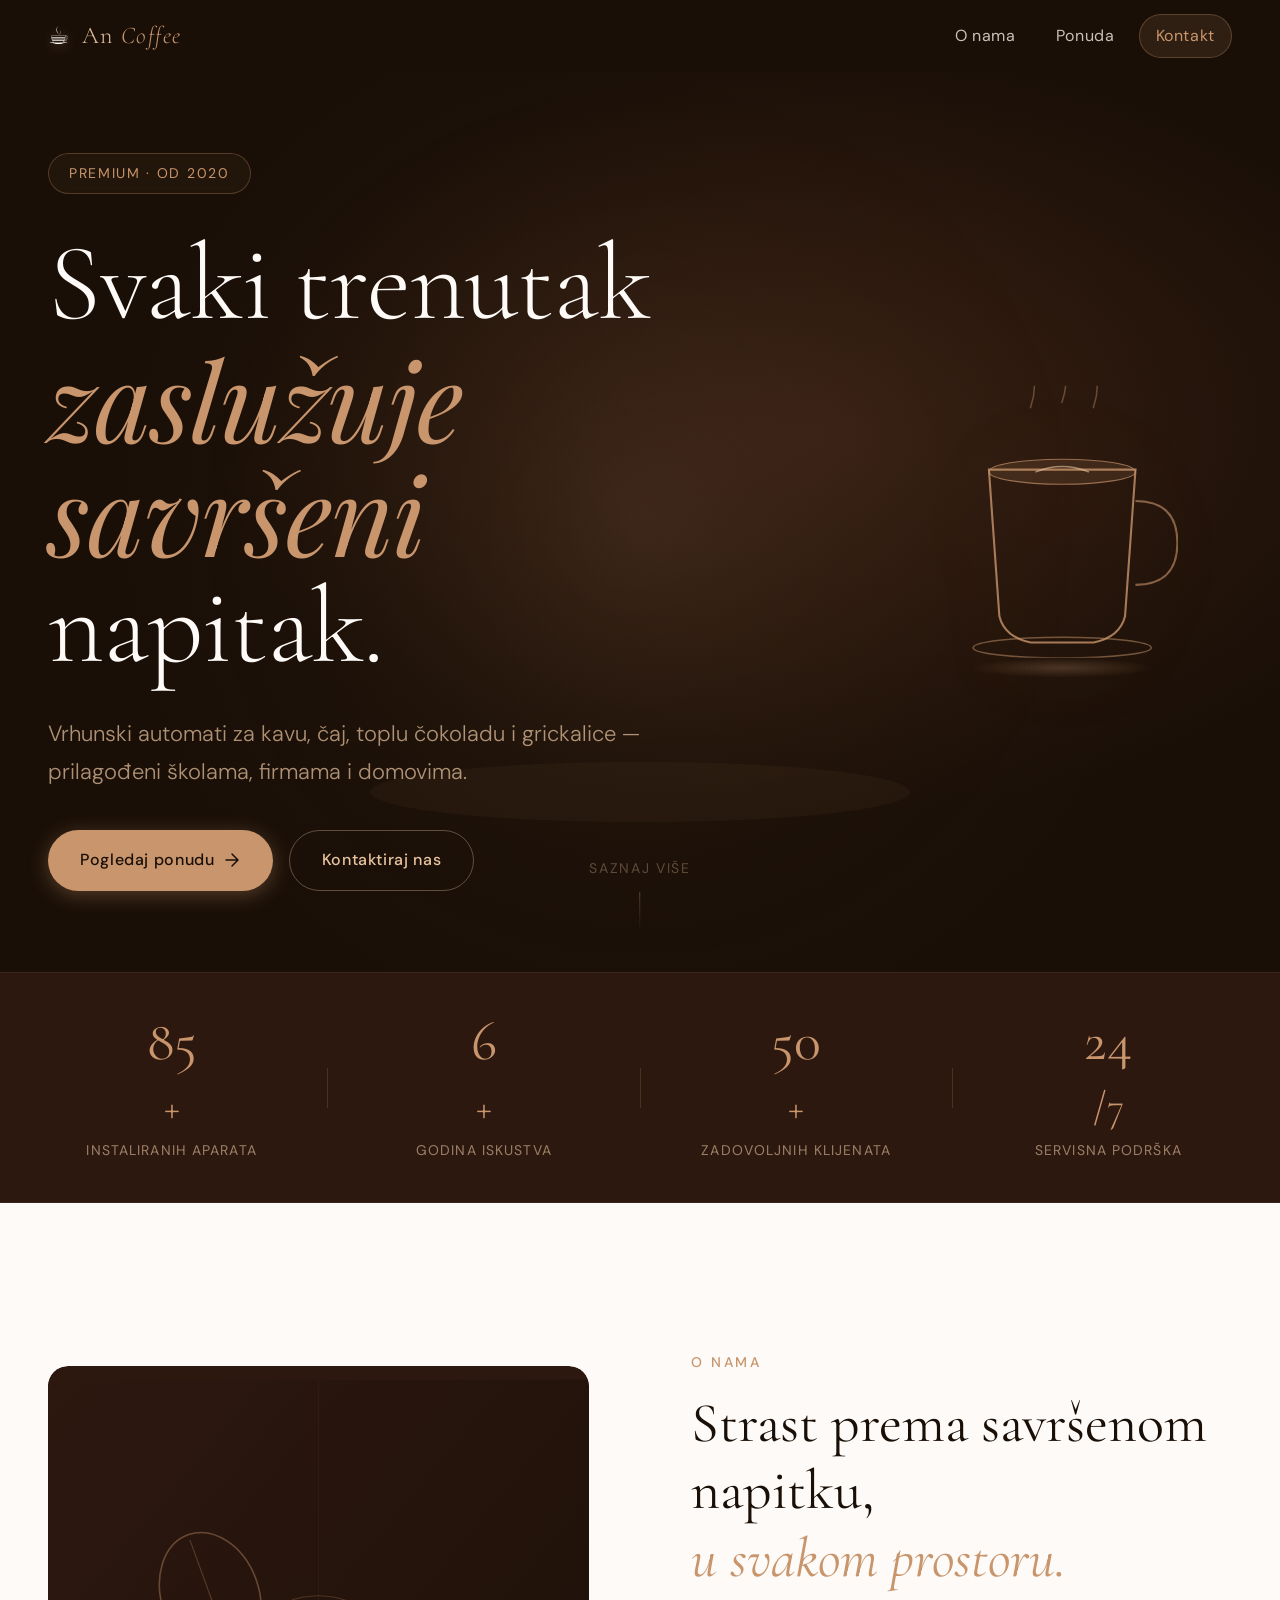
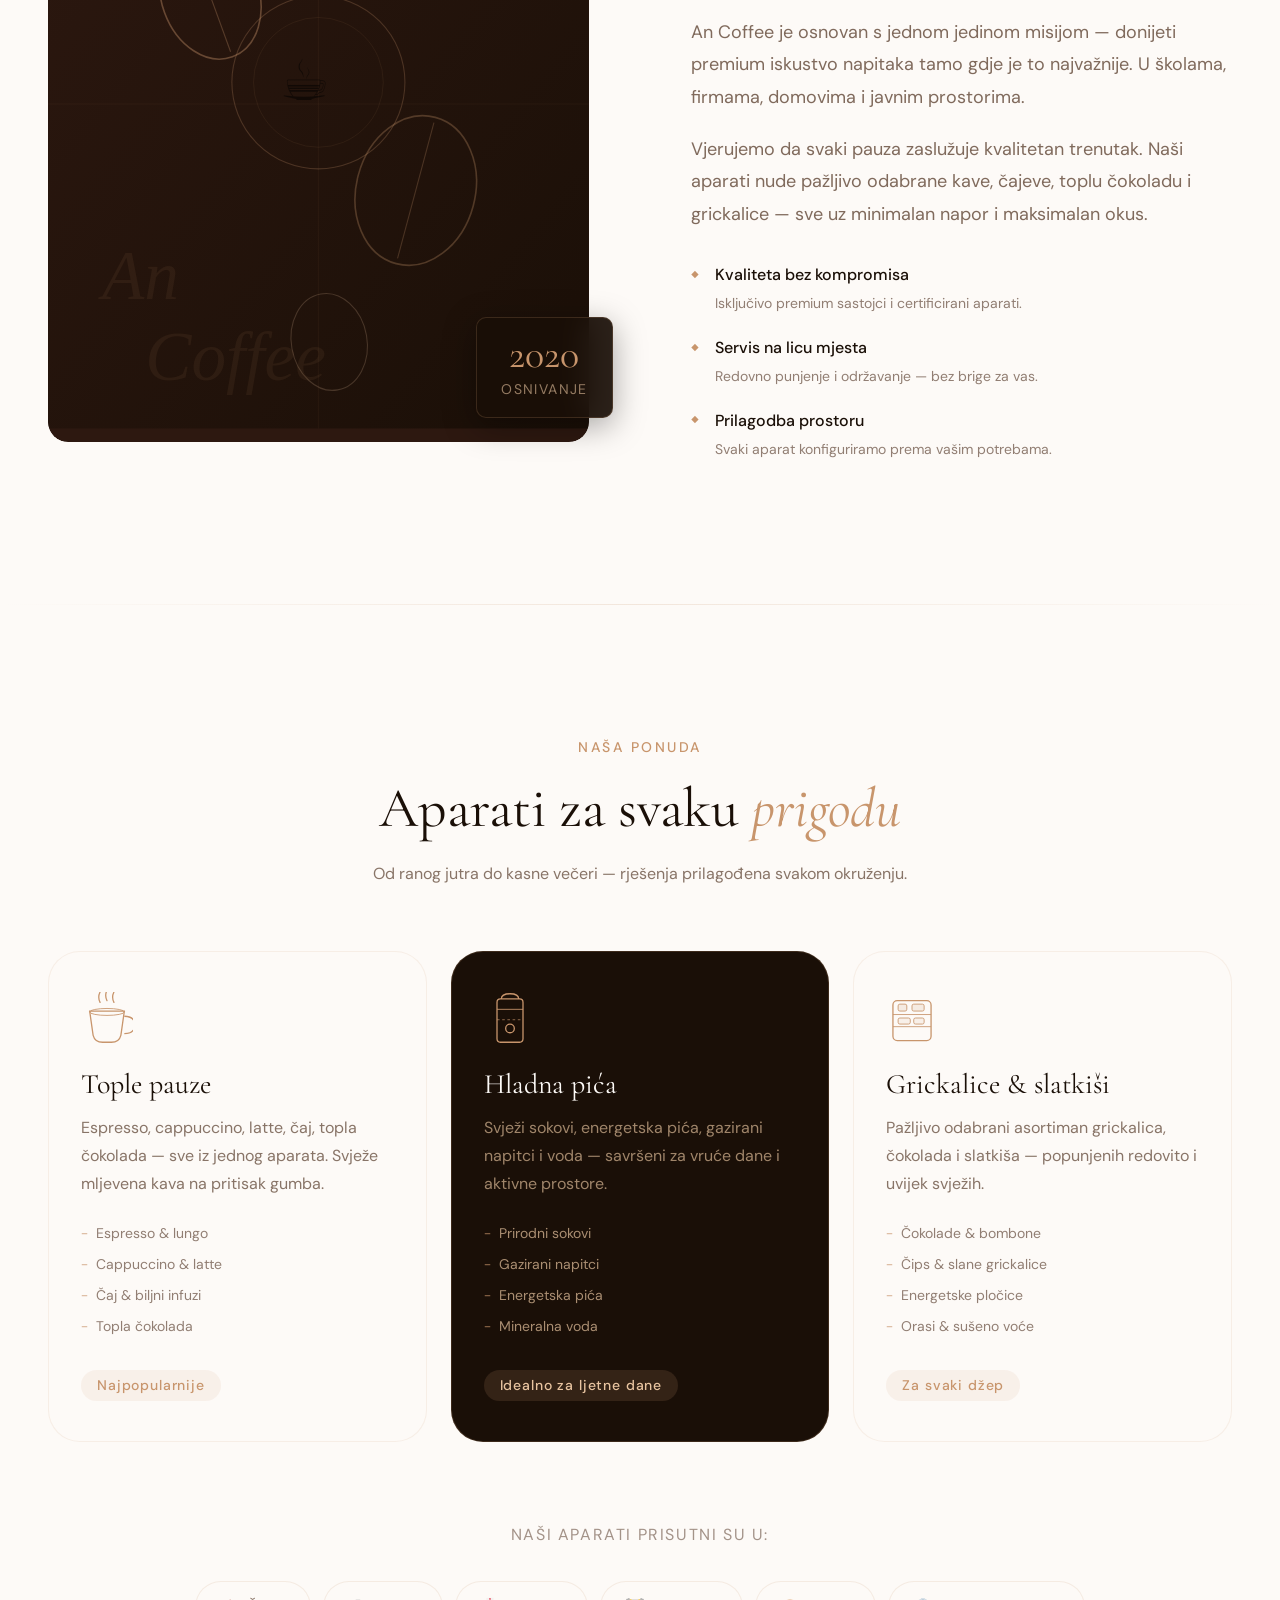
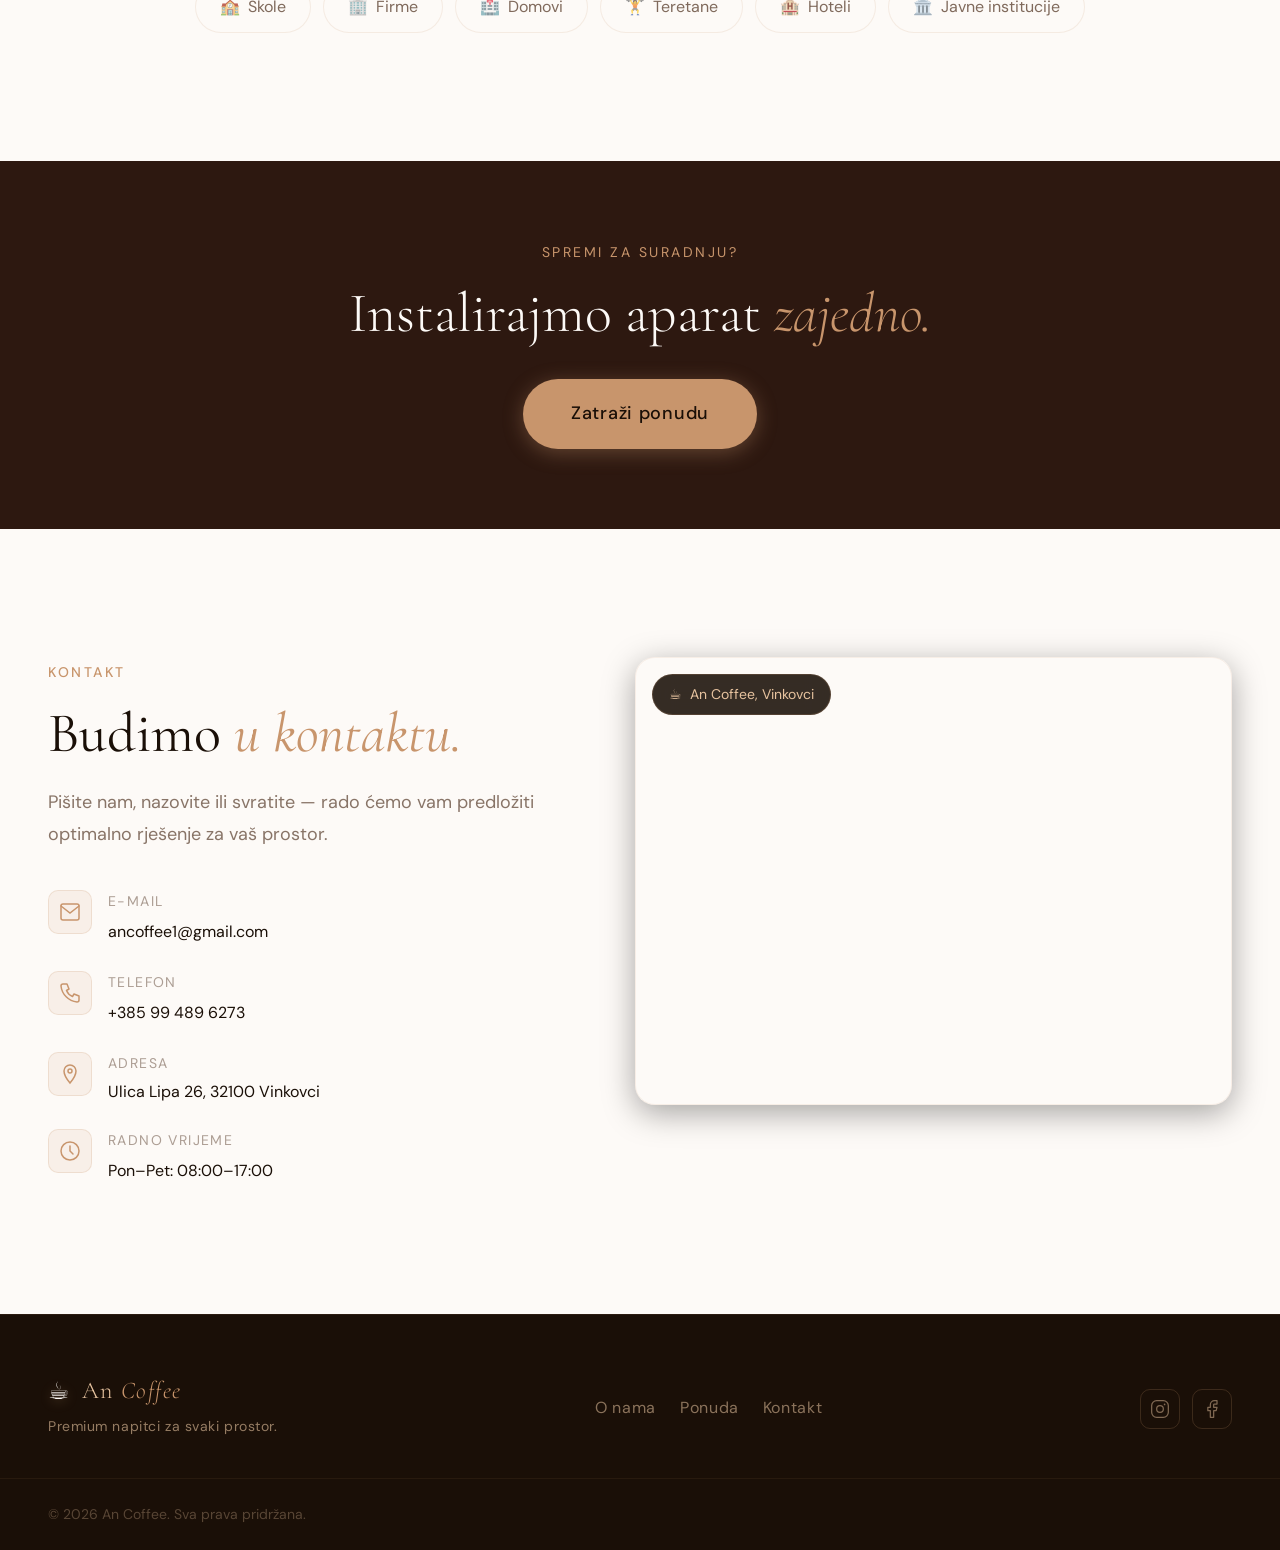
==== commit 3045fee6: "Fixed navbar mobile, removed LinkedIn and footer privacy links" ====
--- a/index.html
+++ b/index.html
@@ -487,19 +487,12 @@
         <a href="https://www.facebook.com/profile.php?id=100006130369375" target="_blank" rel="noopener noreferrer" aria-label="Ante Puljić na Facebooku" class="social-link">
           <svg width="20" height="20" viewBox="0 0 24 24" fill="none" xmlns="http://www.w3.org/2000/svg" aria-hidden="true"><path d="M18 2h-3a5 5 0 0 0-5 5v3H7v4h3v8h4v-8h3l1-4h-4V7a1 1 0 0 1 1-1h3Z" stroke="currentColor" stroke-width="1.5" stroke-linejoin="round"/></svg>
         </a>
-        <a href="https://www.linkedin.com/company/ancoffee" target="_blank" rel="noopener noreferrer" aria-label="An Coffee na LinkedInu" class="social-link">
-          <svg width="20" height="20" viewBox="0 0 24 24" fill="none" xmlns="http://www.w3.org/2000/svg" aria-hidden="true"><rect x="2" y="2" width="20" height="20" rx="4" stroke="currentColor" stroke-width="1.5"/><path d="M7 10v7M7 7v.5" stroke="currentColor" stroke-width="1.5" stroke-linecap="round"/><path d="M11 17v-4a2 2 0 0 1 4 0v4M11 10v7" stroke="currentColor" stroke-width="1.5" stroke-linecap="round" stroke-linejoin="round"/></svg>
-        </a>
+
       </div>
     </div>
 
     <div class="footer-bottom">
       <p>© <span id="year"></span> An Coffee. Sva prava pridržana.</p>
-      <p class="footer-legal">
-        <a href="/privatnost" rel="noopener">Politika privatnosti</a>
-        <span aria-hidden="true">·</span>
-        <a href="/uvjeti" rel="noopener">Uvjeti korištenja</a>
-      </p>
     </div>
   </footer>
 
--- a/styles.css
+++ b/styles.css
@@ -1,11 +1,4 @@
-/* ==========================================================================
-   AN COFFEE — styles.css
-   Production-ready CSS · Mobile-first · CSS Variables · BEM-inspired
-   ========================================================================== */
-
-/* --------------------------------------------------------------------------
-   1. CSS CUSTOM PROPERTIES
--------------------------------------------------------------------------- */
+
 :root {
   /* Brand Colors */
   --clr-espresso:      #1a0f07;
@@ -84,6 +77,8 @@
 
   /* Navbar */
   --navbar-h: 72px;
+  /* Safe-area inset for devices with notch/status bars */
+  --safe-top: env(safe-area-inset-top, 0px);
 }
 
 /* --------------------------------------------------------------------------
@@ -114,11 +109,18 @@
   color: var(--text-primary);
   background-color: var(--bg-primary);
   overflow-x: hidden;
-  padding-top: var(--navbar-h);
+  /* Reserve space for the fixed navbar + any device safe area */
+  padding-top: calc(var(--navbar-h) + var(--safe-top));
   -webkit-font-smoothing: antialiased;
   -moz-osx-font-smoothing: grayscale;
   text-rendering: optimizeLegibility;
 }
+
+/* Ensure root elements occupy full height to avoid viewport resizing jumps */
+html, body { height: 100%; }
+
+/* Mobile touch scrolling smoothing */
+body { -webkit-overflow-scrolling: touch; }
 
 ::-webkit-scrollbar       { width: 6px; }
 ::-webkit-scrollbar-track { background: var(--bg-secondary); }
@@ -290,8 +292,14 @@
   width: 100%;
   z-index: 1000;
   height: var(--navbar-h);
+  box-sizing: border-box;
+  /* Ensure the navbar stays visually fixed and avoids subpixel jank */
+  transform: translateZ(0);
+  -webkit-transform: translateZ(0);
+  backface-visibility: hidden;
+  -webkit-backface-visibility: hidden;
+  will-change: transform, top;
   transition: background var(--trans-slow), box-shadow var(--trans-slow);
-  will-change: background, box-shadow;
 }
 
 .navbar.scrolled {
@@ -1466,11 +1474,11 @@
   :root { --navbar-h: 64px; }
 
   .nav-toggle { display: flex; }
-  .nav-container { position: relative; }
+  .nav-container { position: static; }
 
   .nav-menu {
-    position: absolute;
-    top: calc(100% + 0.5rem);
+    position: fixed;
+    top: var(--navbar-h);
     right: 0;
     left: 0;
     width: 100%;
@@ -1490,7 +1498,7 @@
     transition: transform var(--trans-slow), opacity var(--trans-slow);
     opacity: 0;
     pointer-events: none;
-    z-index: 1001;
+    z-index: 999;
   }
   .nav-menu::before {
     content: '';
@@ -1499,10 +1507,6 @@
     background: linear-gradient(180deg, rgba(255,255,255,0.03), transparent 45%);
     border-radius: inherit;
     pointer-events: none;
-  }
-  .nav-toggle {
-    position: relative;
-    z-index: 1002;
   }
   .nav-menu.is-open {
     transform: translateY(0) scaleY(1);
@@ -1535,8 +1539,6 @@
     margin-top: var(--space-3);
     padding: var(--space-3) var(--space-6);
     border-radius: var(--radius-sm);
-  }
-  .nav-cta {
     margin-top: var(--space-4);
   }
 
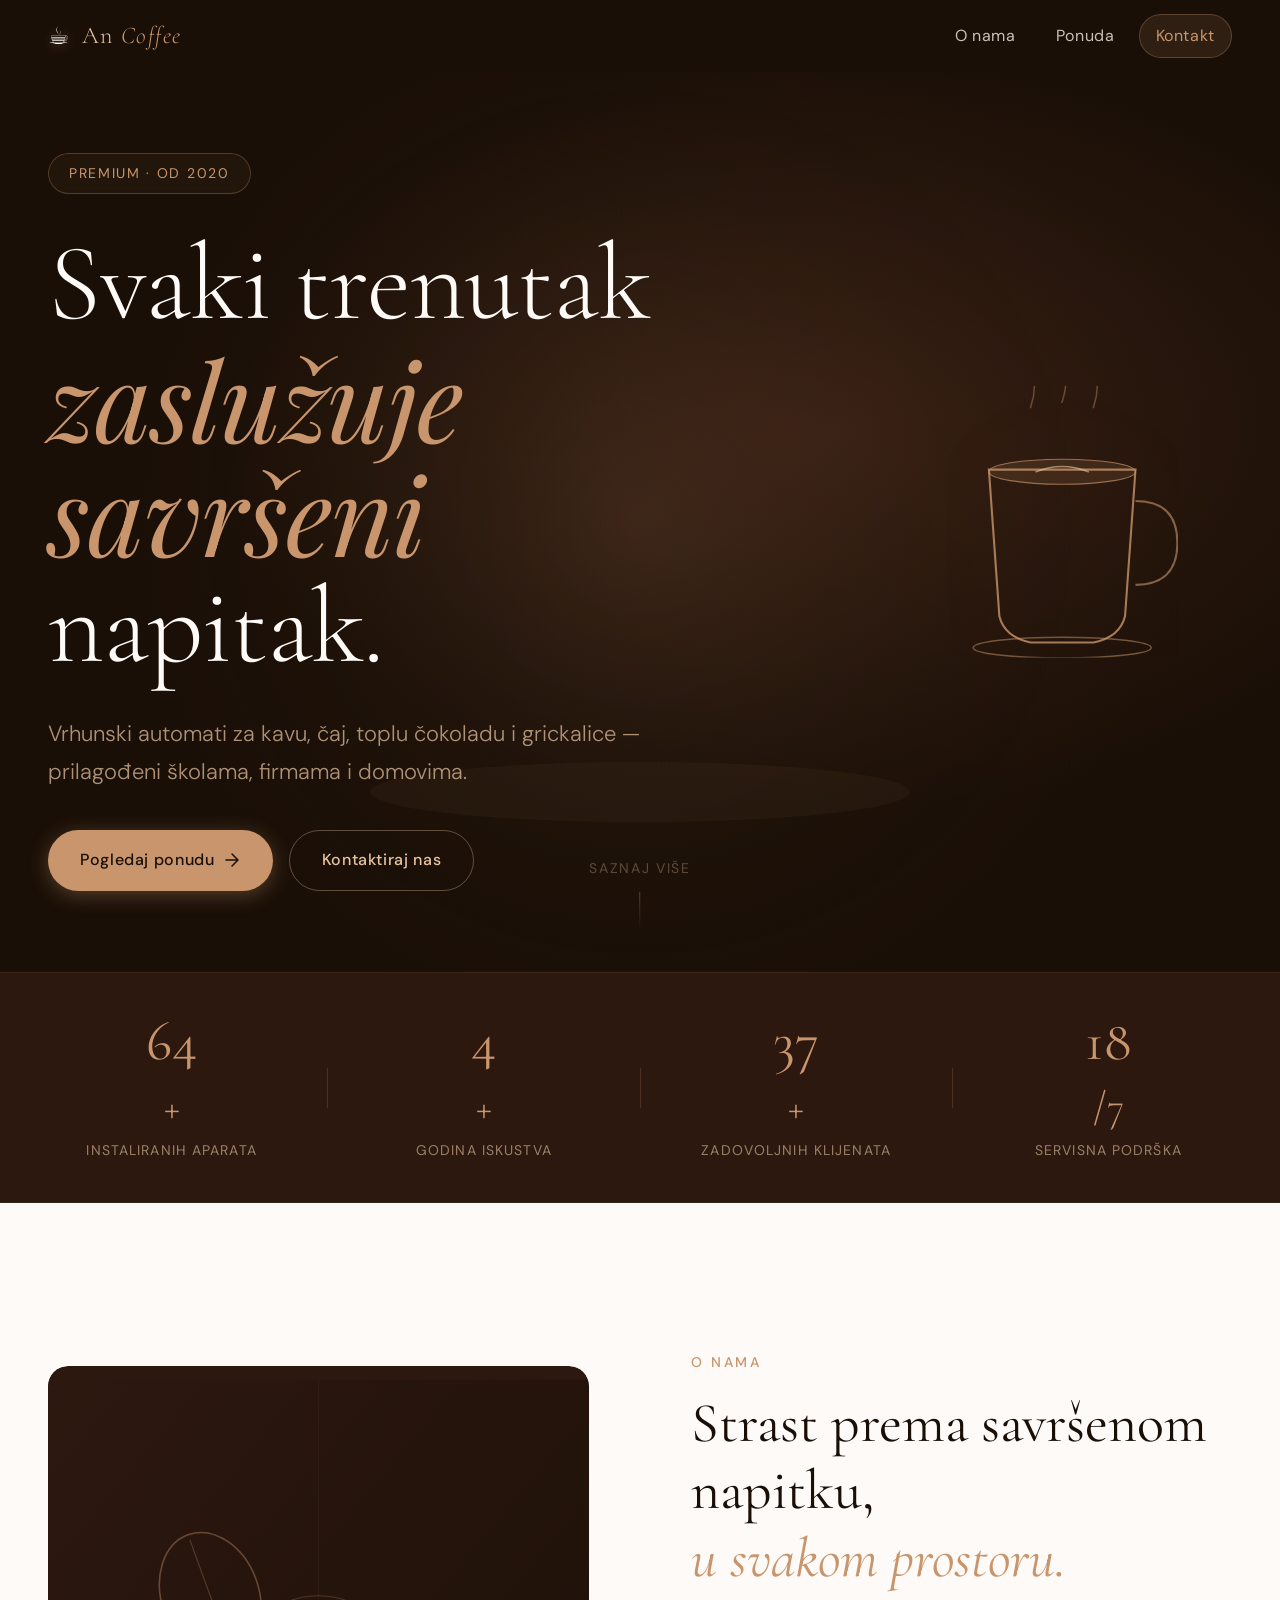
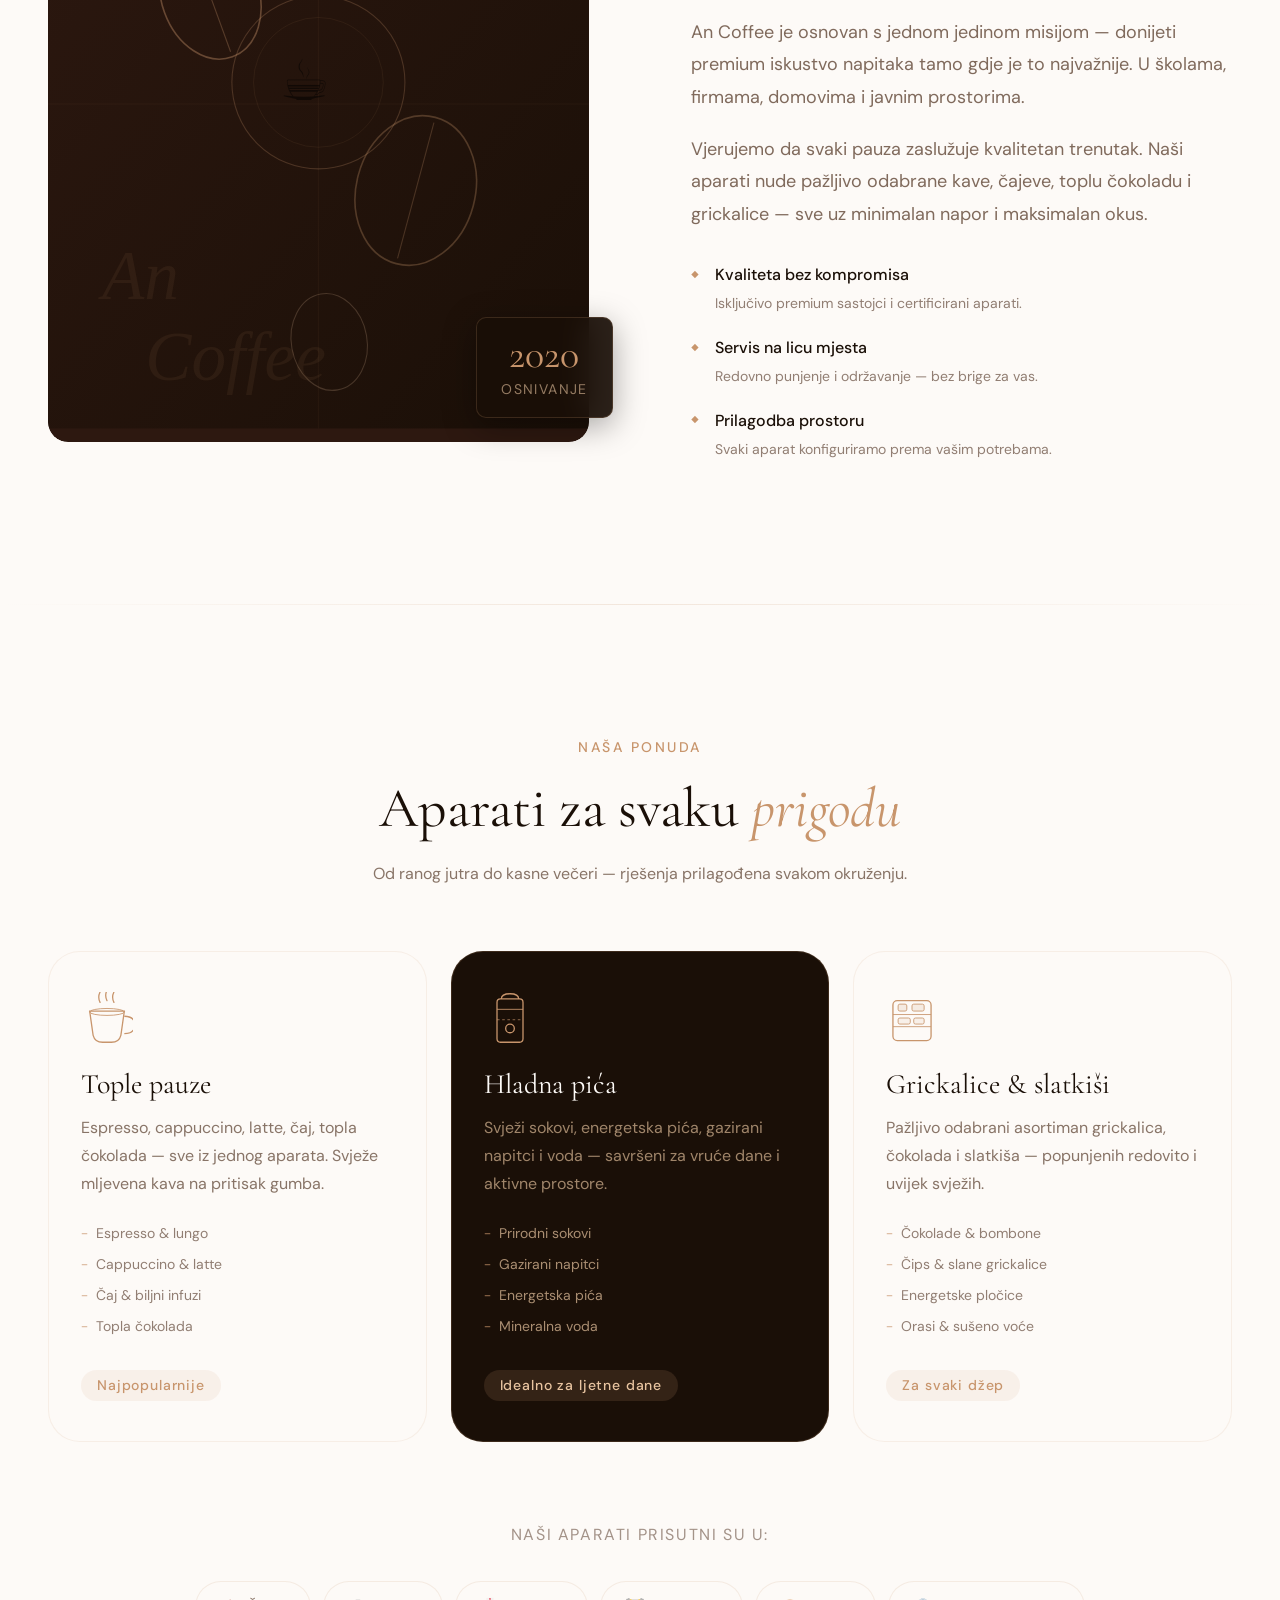
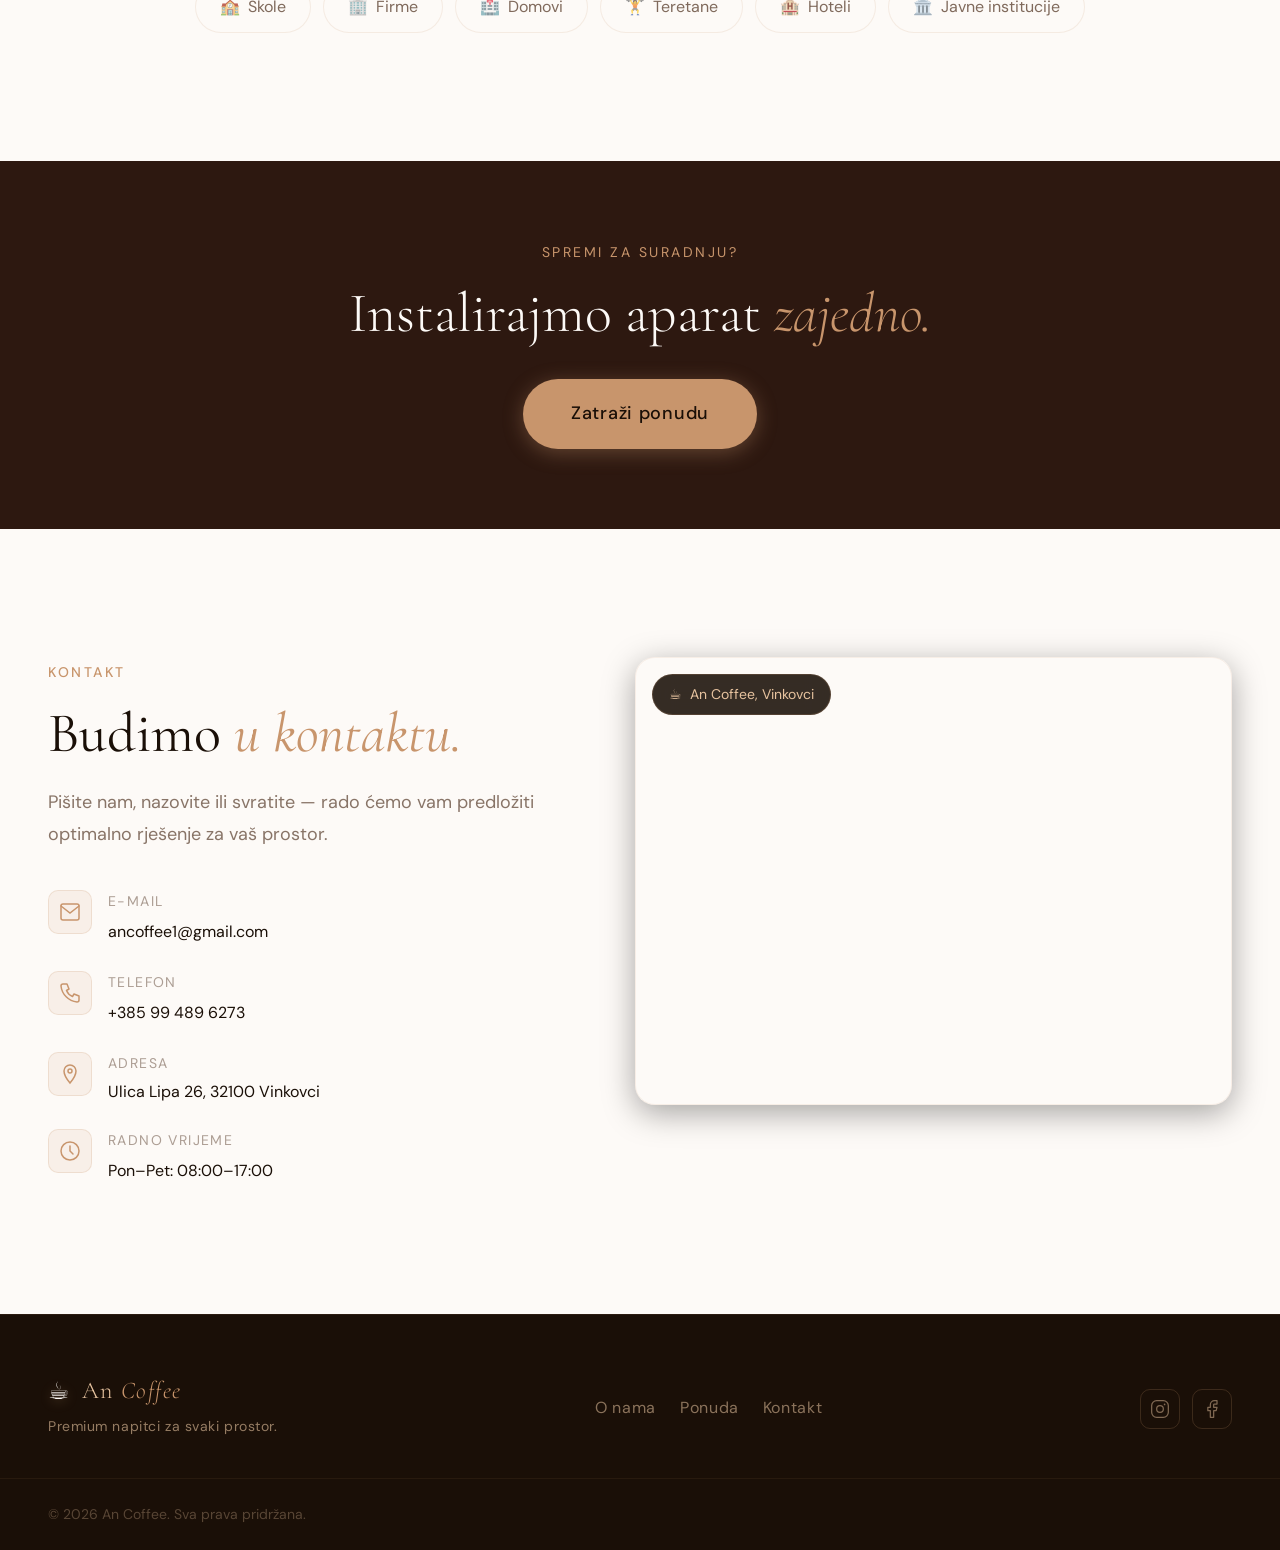
==== commit 6a5104c9: "Fix mobile horizontal scroll and layout stability" ====
--- a/index.html
+++ b/index.html
@@ -2,7 +2,7 @@
 <html lang="hr" dir="ltr">
 <head>
   <meta charset="UTF-8" />
-  <meta name="viewport" content="width=device-width, initial-scale=1.0" />
+  <meta name="viewport" content="width=device-width, initial-scale=1.0, viewport-fit=cover" />
   <meta http-equiv="X-UA-Compatible" content="IE=edge" />
 
   <!-- Primary Meta Tags -->
--- a/styles.css
+++ b/styles.css
@@ -108,7 +108,7 @@
   line-height: 1.65;
   color: var(--text-primary);
   background-color: var(--bg-primary);
-  overflow-x: hidden;
+  overflow-x: clip;
   /* Reserve space for the fixed navbar + any device safe area */
   padding-top: calc(var(--navbar-h) + var(--safe-top));
   -webkit-font-smoothing: antialiased;
@@ -293,12 +293,6 @@
   z-index: 1000;
   height: var(--navbar-h);
   box-sizing: border-box;
-  /* Ensure the navbar stays visually fixed and avoids subpixel jank */
-  transform: translateZ(0);
-  -webkit-transform: translateZ(0);
-  backface-visibility: hidden;
-  -webkit-backface-visibility: hidden;
-  will-change: transform, top;
   transition: background var(--trans-slow), box-shadow var(--trans-slow);
 }
 
@@ -425,6 +419,7 @@
 -------------------------------------------------------------------------- */
 .hero {
   position: relative;
+  min-height: 100vh;
   min-height: 100svh;
   display: flex;
   align-items: center;
@@ -1645,4 +1640,31 @@
   .navbar, .back-to-top, .hero-scroll { display: none; }
   body { background: #fff; color: #000; }
   .hero { min-height: auto; padding: 2rem 0; }
+}
+
+/* --------------------------------------------------------------------------
+   19. MOBILE OVERFLOW FIX
+-------------------------------------------------------------------------- */
+html {
+  overflow-x: clip;
+}
+
+.hero,
+.hero-bg,
+.hero-particles,
+.hero-content,
+.hero-visual {
+  overflow: hidden;
+  max-width: 100%;
+}
+
+.particle {
+  /* Contain particles strictly inside hero, prevent layout bleed */
+  contain: strict;
+}
+
+/* Prevent any section from causing horizontal overflow */
+section, footer, header {
+  max-width: 100vw;
+  overflow-x: clip;
 }
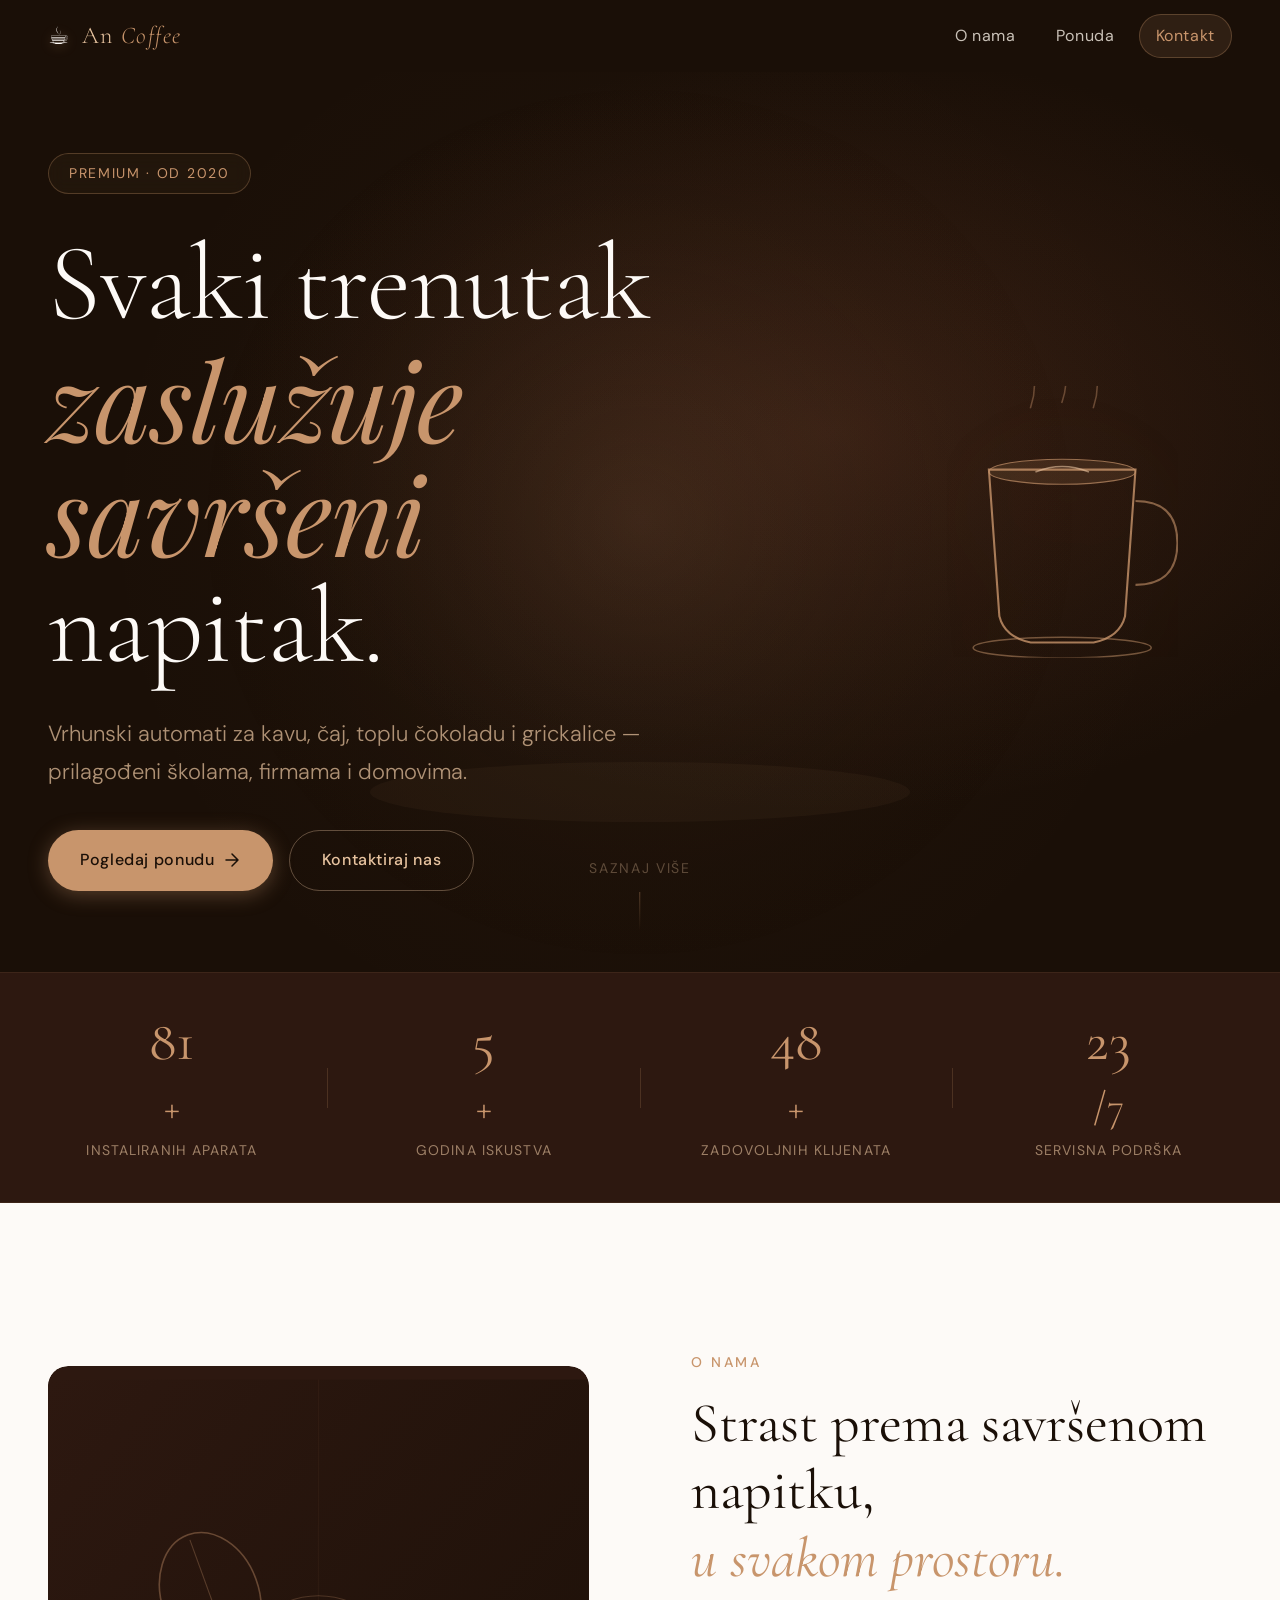
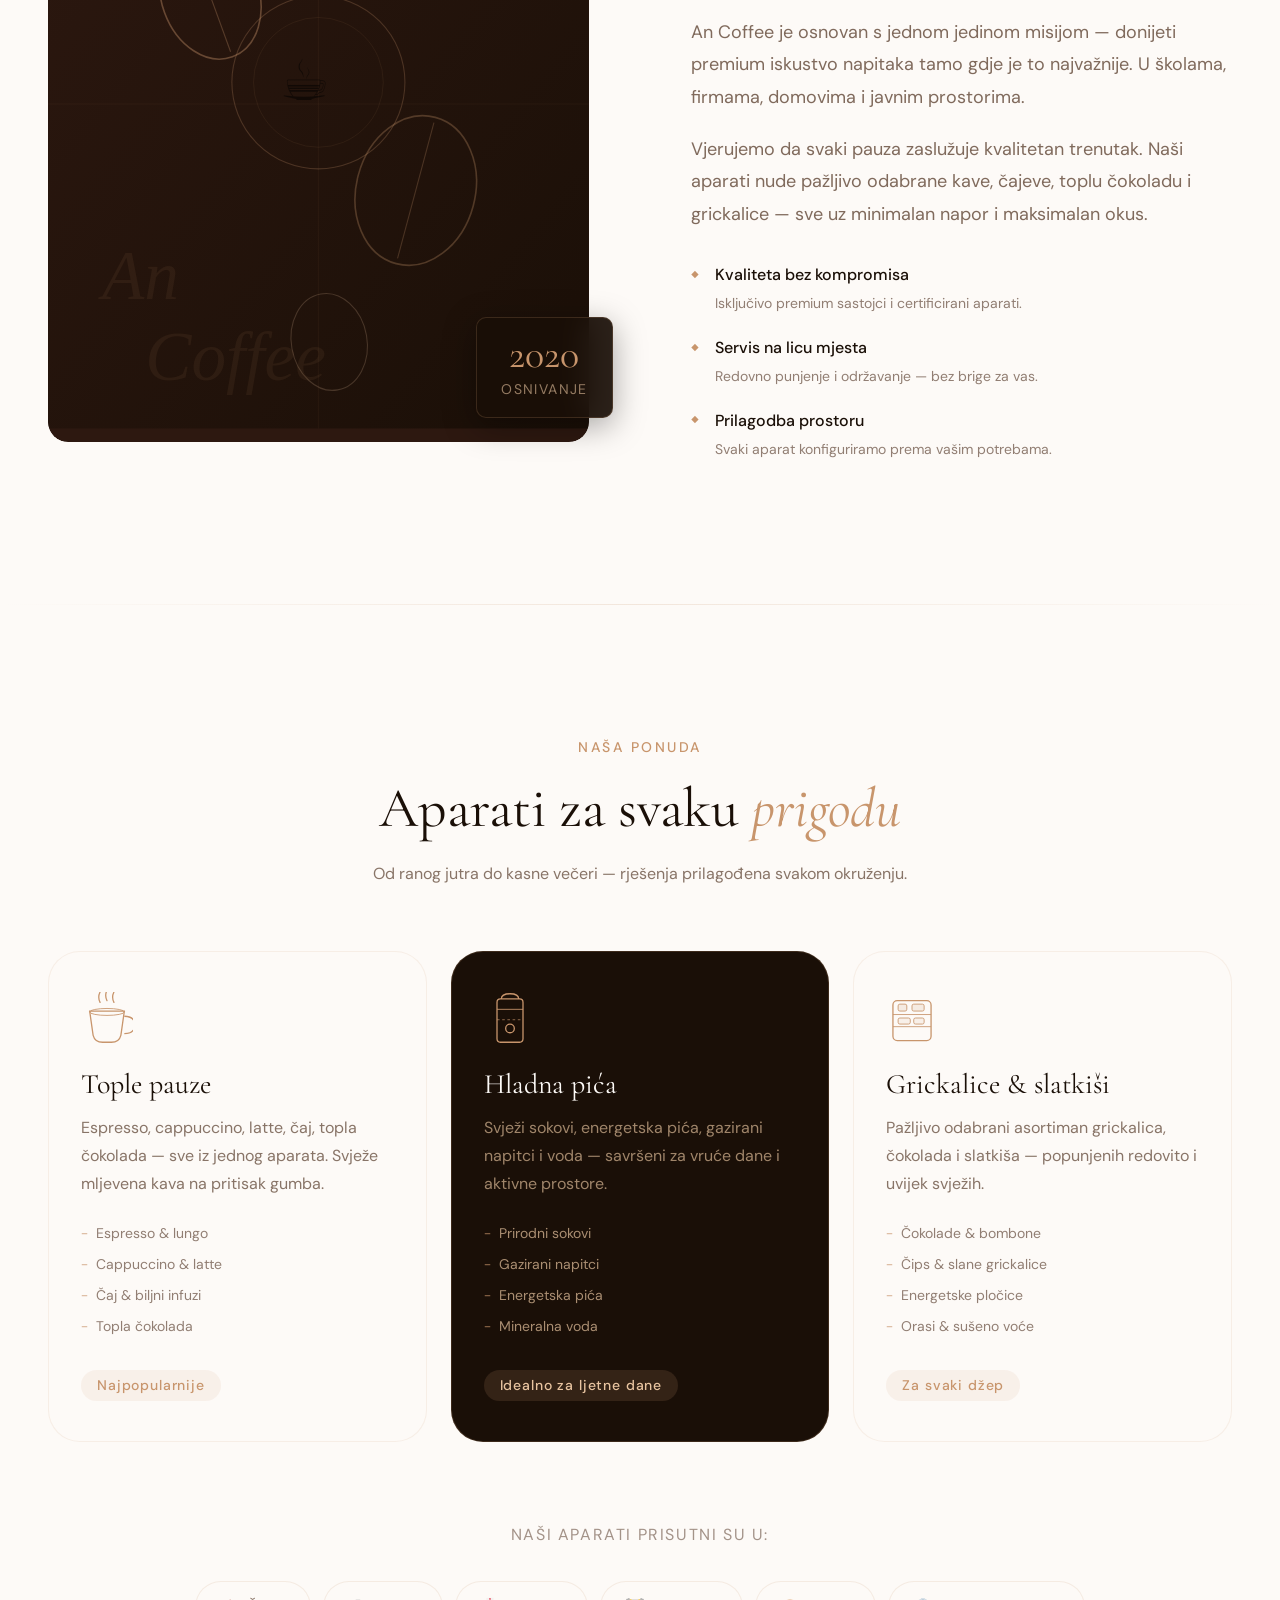
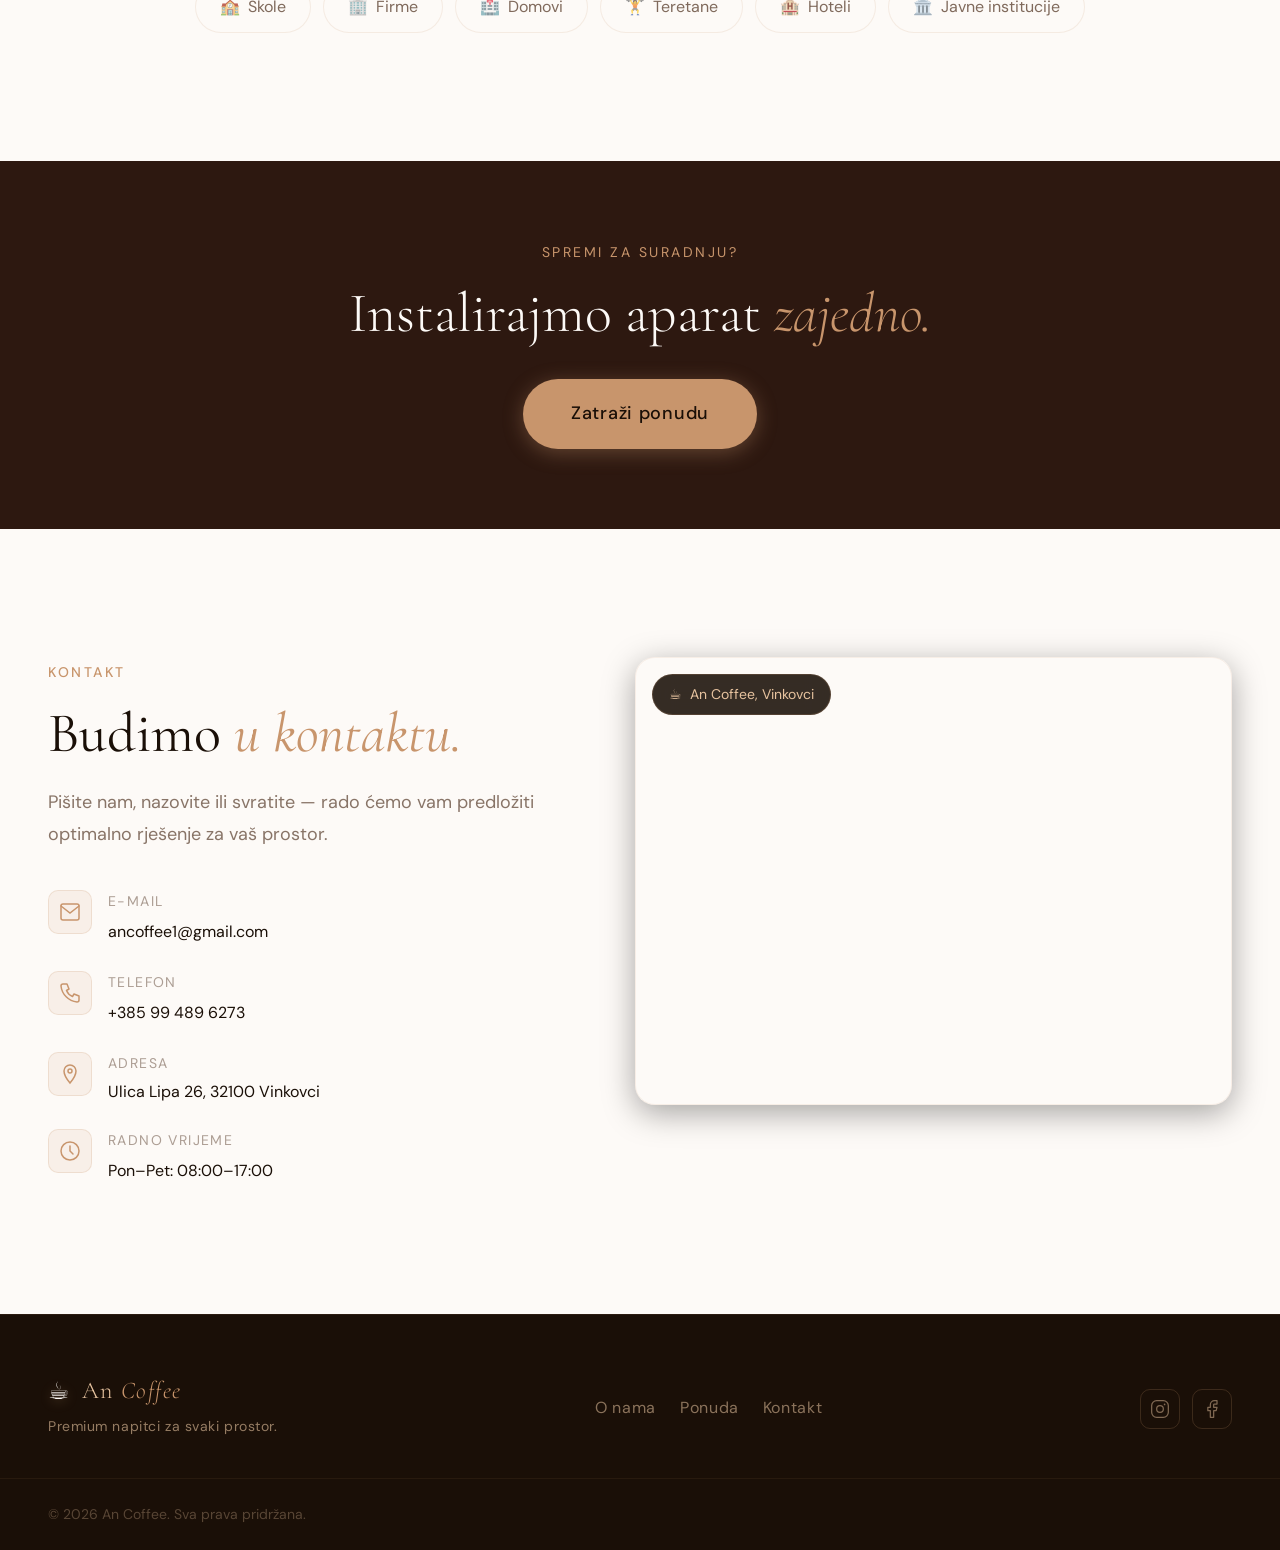
==== commit 7abca60e: "Fixed dropdown menu issues" ====
--- a/index.html
+++ b/index.html
@@ -8,7 +8,7 @@
   <!-- Primary Meta Tags -->
   <title>An Coffee — Premium Aparati za Kavu, Čaj & Grickalice</title>
   <meta name="description" content="An Coffee nudi premium automate za kavu, čaj, toplu čokoladu, sokove i grickalice za škole, firme i domove. Elegantno rješenje za svaki prostor." />
-  <meta name="keywords" content="aparati za kavu, automati za kavu, vending automati, škole, firme, domovi, čaj, topla čokolada, sokovi, grickalice" />
+  <meta name="keywords" content="aparati za kavu, automati za kavu, vending automati, samoposlužni aparati,škole, firme, domovi, čaj, topla čokolada, sokovi, grickalice, vending machine" />
   <meta name="author" content="An Coffee" />
   <meta name="robots" content="index, follow" />
   <meta name="theme-color" content="#1a0f07" />
@@ -28,7 +28,7 @@
   <meta name="twitter:card" content="summary_large_image" />
   <meta name="twitter:url" content="https://ancoffee.hr/" />
   <meta name="twitter:title" content="An Coffee — Premium Aparati za Kavu & Grickalice" />
-  <meta name="twitter:description" content="Premium vending rješenja za kavu, čaj, toplu čokoladu i grickalice." />
+  <meta name="twitter:description" content="Premium rješenja za kavu, čaj, toplu čokoladu i grickalice." />
   <meta name="twitter:image" content="https://ancoffee.hr/og-image.jpg" />
 
   <!-- Canonical -->
--- a/styles.css
+++ b/styles.css
@@ -1,4 +1,3 @@
-
 :root {
   /* Brand Colors */
   --clr-espresso:      #1a0f07;
@@ -1478,19 +1477,18 @@
     left: 0;
     width: 100%;
     padding: var(--space-3) 0;
-    background: rgba(18, 12, 8, 0.96);
+    background: rgba(18, 12, 8, 0.97);
     border-top: 1px solid rgba(232, 196, 160, 0.12);
-    backdrop-filter: blur(24px);
-    -webkit-backdrop-filter: blur(24px);
+    backdrop-filter: blur(16px);
+    -webkit-backdrop-filter: blur(16px);
     flex-direction: column;
     justify-content: center;
     align-items: stretch;
     gap: var(--space-2);
     border-radius: 0 0 var(--radius-md) var(--radius-md);
     box-shadow: 0 24px 48px rgba(0, 0, 0, 0.22);
-    transform: translateY(-12px) scaleY(0);
-    transform-origin: top center;
-    transition: transform var(--trans-slow), opacity var(--trans-slow);
+    transform: translateY(-8px);
+    transition: transform 280ms cubic-bezier(0.25, 0.46, 0.45, 0.94), opacity 280ms ease;
     opacity: 0;
     pointer-events: none;
     z-index: 999;
@@ -1504,7 +1502,7 @@
     pointer-events: none;
   }
   .nav-menu.is-open {
-    transform: translateY(0) scaleY(1);
+    transform: translateY(0);
     opacity: 1;
     pointer-events: auto;
   }
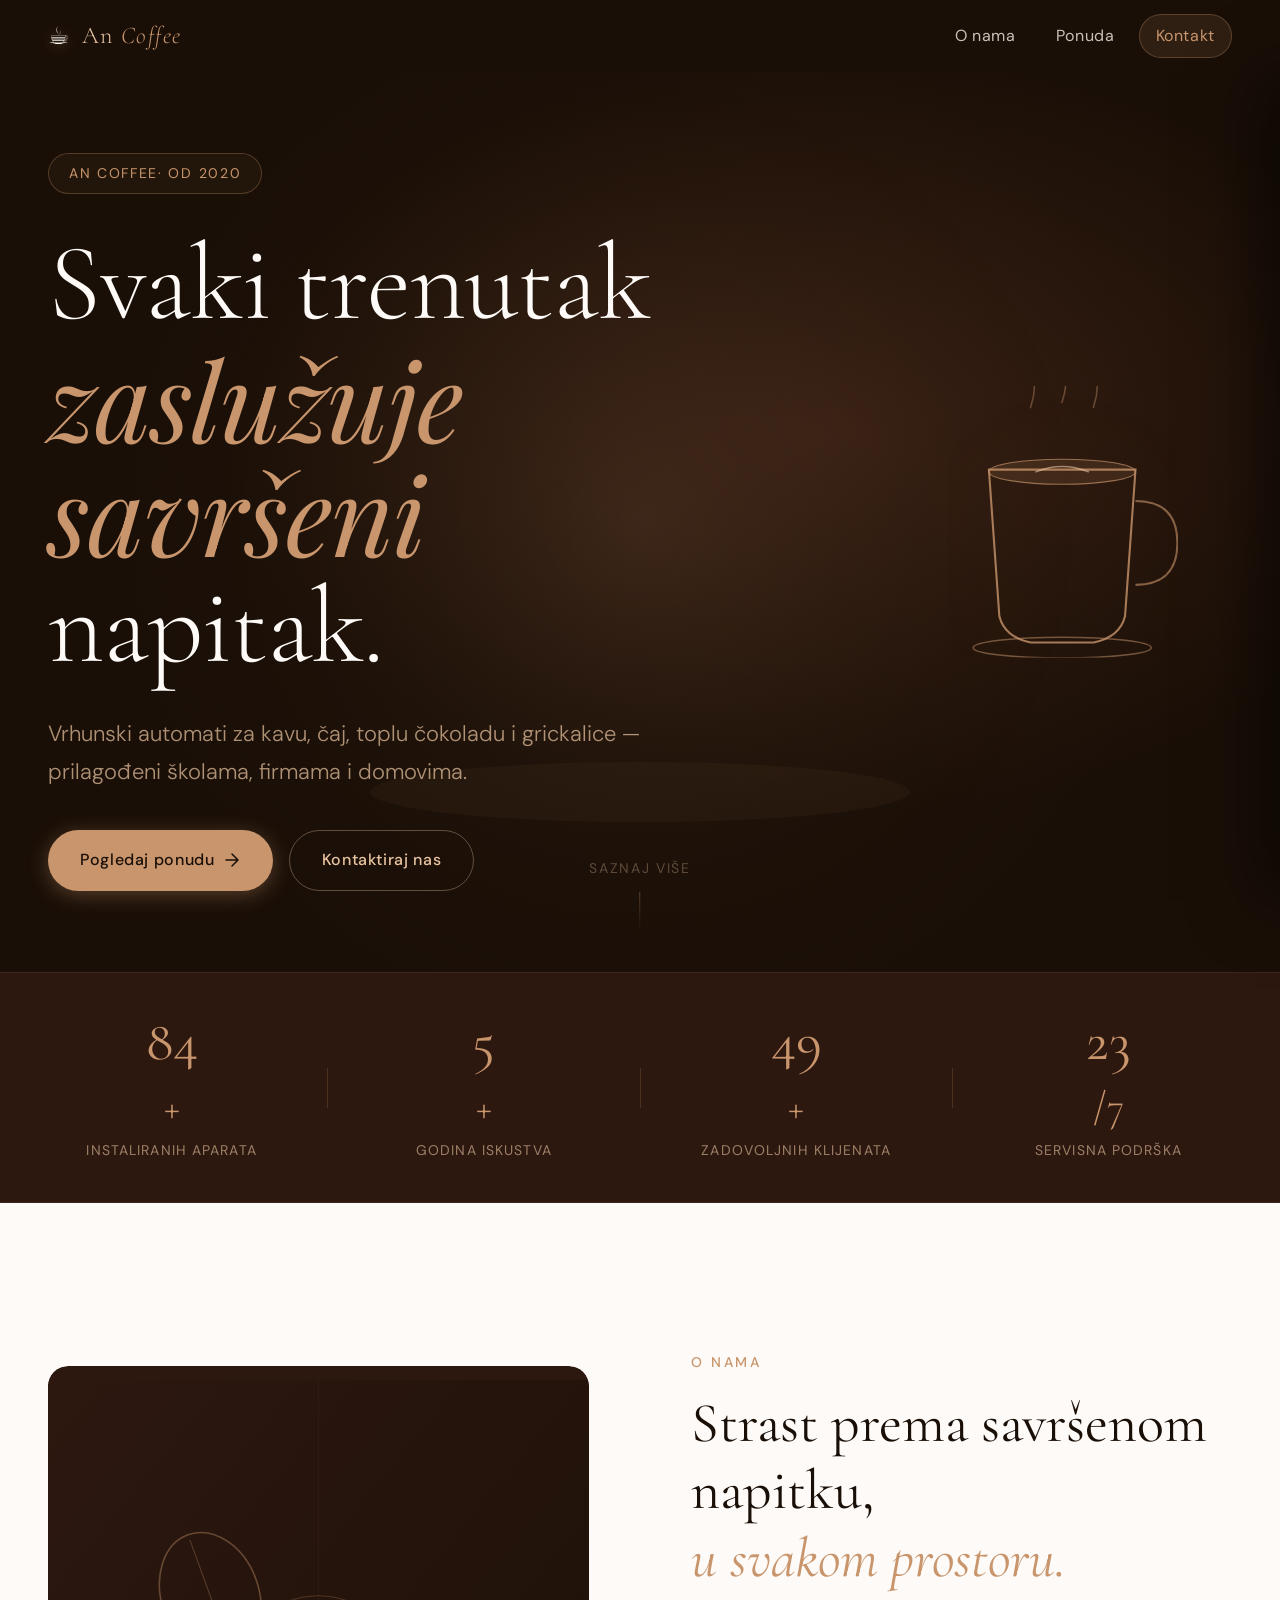
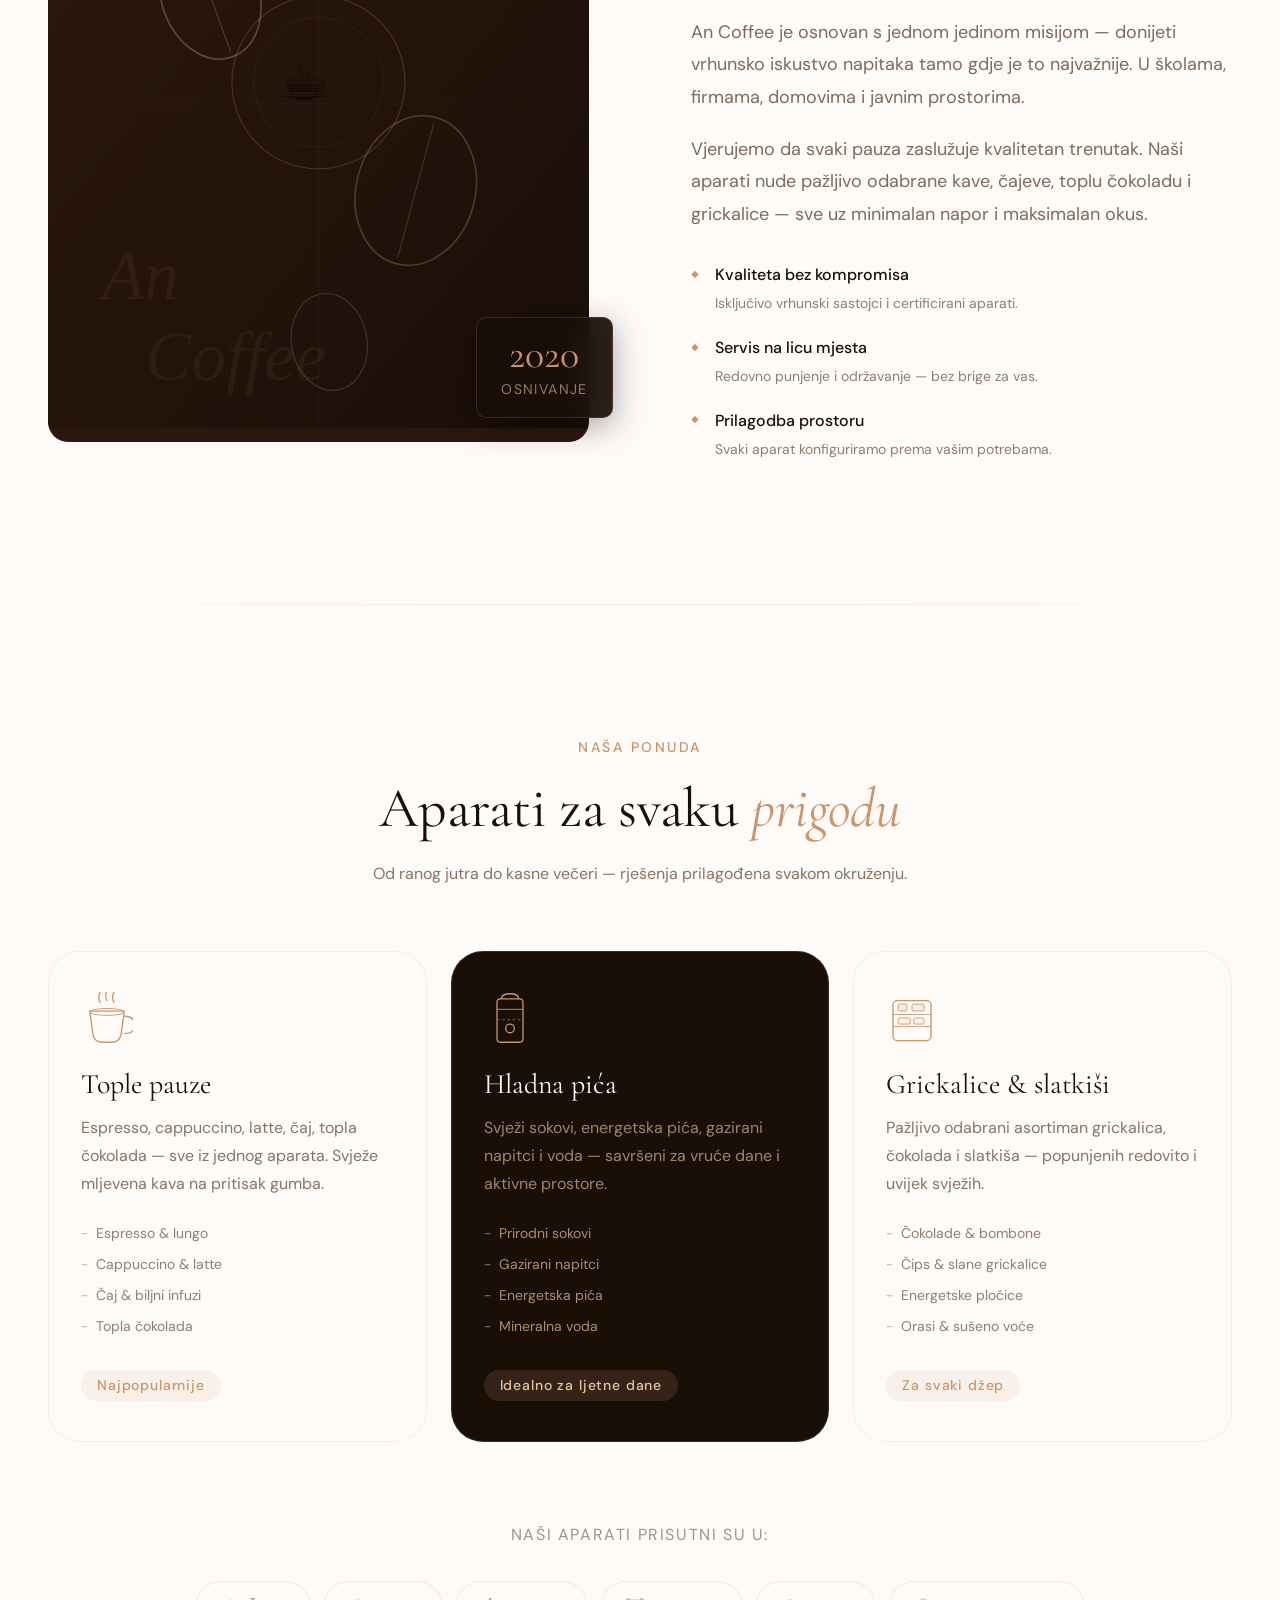
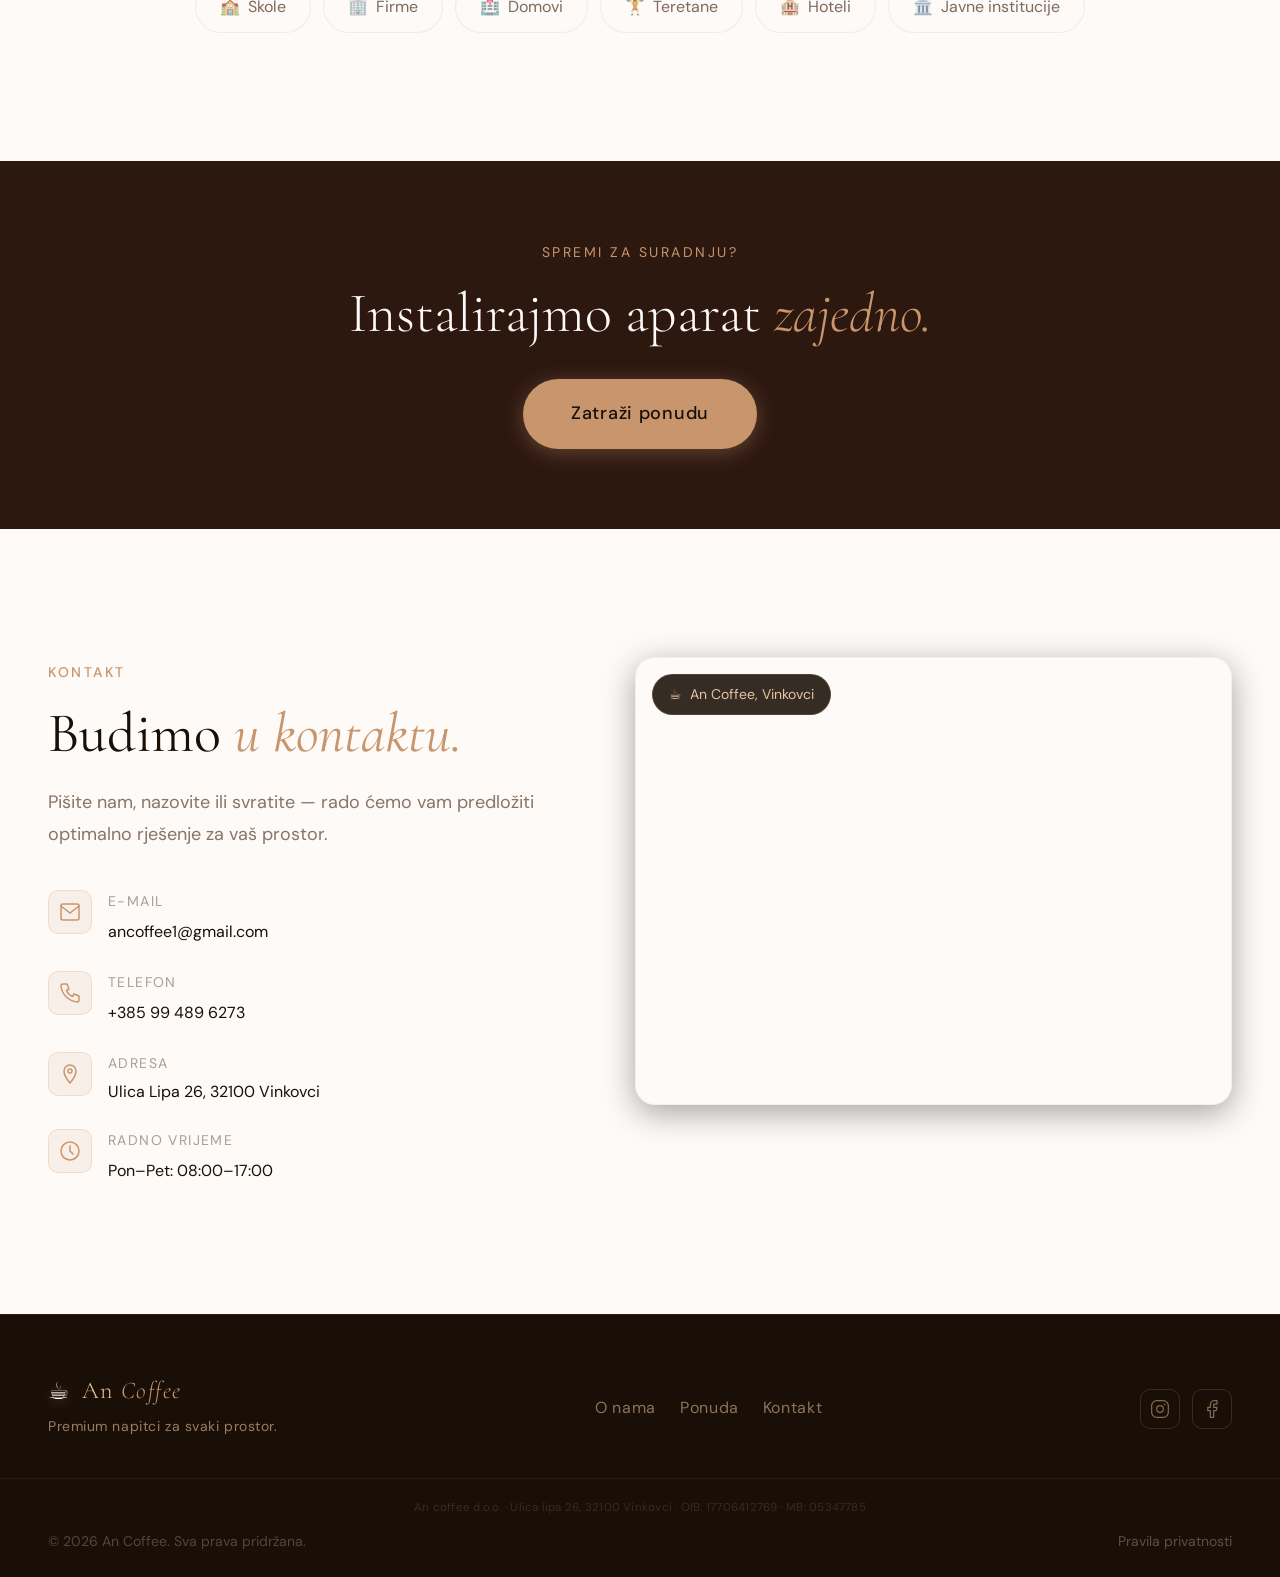
==== commit 18d0fec6: "Changes in design, navbar, dropdown menu, added privacy policy" ====
--- a/index.html
+++ b/index.html
@@ -6,7 +6,7 @@
   <meta http-equiv="X-UA-Compatible" content="IE=edge" />
 
   <!-- Primary Meta Tags -->
-  <title>An Coffee — Premium Aparati za Kavu, Čaj & Grickalice</title>
+  <title>An Coffee — Vrhunski Aparati za Kavu, Čaj & Grickalice</title>
   <meta name="description" content="An Coffee nudi premium automate za kavu, čaj, toplu čokoladu, sokove i grickalice za škole, firme i domove. Elegantno rješenje za svaki prostor." />
   <meta name="keywords" content="aparati za kavu, automati za kavu, vending automati, samoposlužni aparati,škole, firme, domovi, čaj, topla čokolada, sokovi, grickalice, vending machine" />
   <meta name="author" content="An Coffee" />
@@ -16,7 +16,7 @@
   <!-- Open Graph -->
   <meta property="og:type" content="website" />
   <meta property="og:url" content="https://ancoffee.hr/" />
-  <meta property="og:title" content="An Coffee — Premium Aparati za Kavu & Grickalice" />
+  <meta property="og:title" content="An Coffee — Vrhunski Aparati za Kavu & Grickalice" />
   <meta property="og:description" content="Premium vending rješenja za kavu, čaj, toplu čokoladu i grickalice. Namijenjeno školama, firmama i domovima." />
   <meta property="og:image" content="https://ancoffee.hr/og-image.jpg" />
   <meta property="og:image:width" content="1200" />
@@ -97,19 +97,40 @@
         <span class="logo-text">An <em>Coffee</em></span>
       </a>
 
-      <button class="nav-toggle" id="navToggle" aria-expanded="false" aria-controls="navMenu" aria-label="Otvori izbornik">
+      <!-- Desktop nav links -->
+      <ul class="nav-menu" role="list">
+        <li><a href="#about" class="nav-link desktop-link">O nama</a></li>
+        <li><a href="#products" class="nav-link desktop-link">Ponuda</a></li>
+        <li><a href="#contact" class="nav-link nav-cta desktop-link">Kontakt</a></li>
+      </ul>
+
+      <!-- Hamburger toggle (mobile only) -->
+      <button class="nav-toggle" id="navToggle" aria-expanded="false" aria-controls="navDrawer" aria-label="Otvori izbornik">
         <span class="hamburger" aria-hidden="true"></span>
         <span class="hamburger" aria-hidden="true"></span>
         <span class="hamburger" aria-hidden="true"></span>
       </button>
-
-      <ul class="nav-menu" id="navMenu" role="list">
-        <li><a href="#about" class="nav-link">O nama</a></li>
-        <li><a href="#products" class="nav-link">Ponuda</a></li>
-        <li><a href="#contact" class="nav-link nav-cta">Kontakt</a></li>
-      </ul>
     </nav>
   </header>
+
+  <!-- ============ DRAWER (mobile) ============ -->
+  <div class="drawer-backdrop" id="drawerBackdrop" aria-hidden="true"></div>
+  <nav class="nav-drawer" id="navDrawer" aria-label="Mobilna navigacija" aria-hidden="true">
+    <ul class="drawer-nav" role="list">
+      <li><a href="#about"    class="drawer-link">O nama</a></li>
+      <li><a href="#products" class="drawer-link">Ponuda</a></li>
+      <li><a href="#contact"  class="drawer-link drawer-link--cta">Kontakt</a></li>
+    </ul>
+
+    <div class="drawer-footer">
+      <a href="https://www.instagram.com/puljicante42/" target="_blank" rel="noopener noreferrer" aria-label="Instagram" class="drawer-social">
+        <svg width="20" height="20" viewBox="0 0 24 24" fill="none" aria-hidden="true"><rect x="2" y="2" width="20" height="20" rx="6" stroke="currentColor" stroke-width="1.5"/><circle cx="12" cy="12" r="4" stroke="currentColor" stroke-width="1.5"/><circle cx="17.5" cy="6.5" r="1" fill="currentColor"/></svg>
+      </a>
+      <a href="https://www.facebook.com/profile.php?id=100006130369375" target="_blank" rel="noopener noreferrer" aria-label="Facebook" class="drawer-social">
+        <svg width="20" height="20" viewBox="0 0 24 24" fill="none" aria-hidden="true"><path d="M18 2h-3a5 5 0 0 0-5 5v3H7v4h3v8h4v-8h3l1-4h-4V7a1 1 0 0 1 1-1h3Z" stroke="currentColor" stroke-width="1.5" stroke-linejoin="round"/></svg>
+      </a>
+    </div>
+  </nav>
 
   <!-- ============ HERO ============ -->
   <main id="main-content">
@@ -132,7 +153,7 @@
 
       <div class="hero-content" data-animate="hero-in">
         <div class="hero-badge" aria-label="Premium kvaliteta od 2020">
-            <span>Premium · od 2020</span>
+            <span>An Coffee· od 2020</span>
           </div>
         <h1 class="hero-title">
           <span class="title-line">Svaki trenutak</span>
@@ -252,7 +273,7 @@
             <em>u svakom prostoru.</em>
           </h2>
           <p class="about-text">
-            An Coffee je osnovan s jednom jedinom misijom — donijeti premium iskustvo napitaka tamo gdje je to najvažnije. U školama, firmama, domovima i javnim prostorima.
+            An Coffee je osnovan s jednom jedinom misijom — donijeti vrhunsko iskustvo napitaka tamo gdje je to najvažnije. U školama, firmama, domovima i javnim prostorima.
           </p>
           <p class="about-text">
             Vjerujemo da svaki pauza zaslužuje kvalitetan trenutak. Naši aparati nude pažljivo odabrane kave, čajeve, toplu čokoladu i grickalice — sve uz minimalan napor i maksimalan okus.
@@ -262,7 +283,7 @@
               <span class="pillar-icon" aria-hidden="true">◆</span>
               <div>
                 <strong>Kvaliteta bez kompromisa</strong>
-                <p>Isključivo premium sastojci i certificirani aparati.</p>
+                <p>Isključivo vrhunski sastojci i certificirani aparati.</p>
               </div>
             </div>
             <div class="pillar">
@@ -492,7 +513,15 @@
     </div>
 
     <div class="footer-bottom">
-      <p>© <span id="year"></span> An Coffee. Sva prava pridržana.</p>
+      <div class="footer-legal-info">
+        <p>An coffee d.o.o. · Ulica lipa 26, 32100 Vinkovci · OIB: 17706412769 · MB: 05347785</p>
+      </div>
+      <div class="footer-bottom-row">
+        <p>© <span id="year"></span> An Coffee. Sva prava pridržana.</p>
+        <nav class="footer-legal-links" aria-label="Pravni dokumenti">
+          <a href="privacy-policy.html">Pravila privatnosti</a>
+        </nav>
+      </div>
     </div>
   </footer>
 
--- a/styles.css
+++ b/styles.css
@@ -390,9 +390,10 @@
   display: none;
   flex-direction: column;
   justify-content: center;
+  align-items: center;
   gap: 5px;
-  width: 36px;
-  height: 36px;
+  width: 40px;
+  height: 40px;
   padding: var(--space-2);
   flex-shrink: 0;
   border-radius: var(--radius-sm);
@@ -406,12 +407,196 @@
   height: 1.5px;
   background: var(--clr-cream);
   border-radius: 2px;
-  transition: transform var(--trans-base), opacity var(--trans-fast);
+  transition: transform 350ms cubic-bezier(0.4, 0, 0.2, 1),
+              opacity   200ms ease,
+              background var(--trans-fast);
   transform-origin: center;
 }
-.nav-toggle[aria-expanded="true"] .hamburger:nth-child(1) { transform: translateY(6.5px) rotate(45deg); }
-.nav-toggle[aria-expanded="true"] .hamburger:nth-child(2) { opacity: 0; transform: scaleX(0); }
-.nav-toggle[aria-expanded="true"] .hamburger:nth-child(3) { transform: translateY(-6.5px) rotate(-45deg); }
+
+/* gap između linija je 5px, linija je 1.5px visoka → korak = 5 + 1.5 = 6.5px */
+.nav-toggle[aria-expanded="true"] .hamburger:nth-child(1) {
+  transform: translateY(6.5px) rotate(45deg);
+  background: var(--accent);
+}
+.nav-toggle[aria-expanded="true"] .hamburger:nth-child(2) {
+  opacity: 0;
+  transform: scaleX(0);
+}
+.nav-toggle[aria-expanded="true"] .hamburger:nth-child(3) {
+  transform: translateY(-6.5px) rotate(-45deg);
+  background: var(--accent);
+}
+
+/* --------------------------------------------------------------------------
+   6b. DRAWER (mobile navigation panel)
+-------------------------------------------------------------------------- */
+
+/* Backdrop */
+.drawer-backdrop {
+  position: fixed;
+  top: var(--navbar-h);
+  left: 0;
+  right: 0;
+  bottom: 0;
+  z-index: 1001;
+  background: rgba(10, 6, 3, 0.65);
+  backdrop-filter: blur(4px);
+  -webkit-backdrop-filter: blur(4px);
+  opacity: 0;
+  pointer-events: none;
+  transition: opacity 380ms var(--ease-smooth);
+}
+.drawer-backdrop.is-visible {
+  opacity: 1;
+  pointer-events: auto;
+}
+
+/* Drawer panel */
+.nav-drawer {
+  position: fixed;
+  top: var(--navbar-h);
+  right: 0;
+  bottom: 0;
+  z-index: 1002;
+  width: min(320px, 88vw);
+  background: var(--clr-dark-roast);
+  border-left: 1px solid rgba(200, 149, 108, 0.15);
+  box-shadow: -24px 0 60px rgba(0, 0, 0, 0.5);
+  display: flex;
+  flex-direction: column;
+  transform: translateX(100%);
+  transition: transform 400ms cubic-bezier(0.25, 0.46, 0.45, 0.94);
+  will-change: transform;
+  overflow-y: auto;
+  overscroll-behavior: contain;
+}
+.nav-drawer.is-open {
+  transform: translateX(0);
+}
+
+/* Drawer header */
+.drawer-header {
+  display: flex;
+  align-items: center;
+  justify-content: space-between;
+  padding: var(--space-5) var(--space-6);
+  border-bottom: 1px solid rgba(200, 149, 108, 0.1);
+  flex-shrink: 0;
+}
+
+.drawer-logo {
+  font-family: var(--font-display);
+  font-size: 1.35rem;
+  font-weight: 300;
+  letter-spacing: 0.06em;
+  color: var(--clr-cream);
+  display: flex;
+  align-items: center;
+  gap: var(--space-2);
+}
+.drawer-logo em {
+  font-style: italic;
+  color: var(--accent);
+}
+
+.drawer-close {
+  width: 36px;
+  height: 36px;
+  display: flex;
+  align-items: center;
+  justify-content: center;
+  border-radius: var(--radius-sm);
+  color: rgba(232, 196, 160, 0.6);
+  transition: color var(--trans-fast), background var(--trans-fast);
+  flex-shrink: 0;
+}
+.drawer-close:hover {
+  color: var(--accent);
+  background: rgba(200, 149, 108, 0.1);
+}
+
+/* Drawer nav links */
+.drawer-nav {
+  list-style: none;
+  padding: var(--space-6) 0;
+  flex: 1;
+}
+
+.drawer-link {
+  display: flex;
+  align-items: center;
+  padding: var(--space-4) var(--space-6);
+  font-family: var(--font-display);
+  font-size: 1.6rem;
+  font-weight: 300;
+  letter-spacing: 0.04em;
+  color: rgba(245, 237, 228, 0.85);
+  border-left: 2px solid transparent;
+  transition: color var(--trans-fast), border-color var(--trans-fast), background var(--trans-fast), padding-left var(--trans-base);
+  /* Stagger entrance — set via JS */
+  opacity: 0;
+  transform: translateX(20px);
+  transition: opacity 300ms var(--ease-out), transform 300ms var(--ease-out),
+              color var(--trans-fast), border-color var(--trans-fast), background var(--trans-fast);
+}
+.nav-drawer.is-open .drawer-link {
+  opacity: 1;
+  transform: translateX(0);
+}
+.drawer-link:hover {
+  color: var(--accent);
+  border-left-color: var(--accent);
+  background: rgba(200, 149, 108, 0.06);
+  padding-left: calc(var(--space-6) + 6px);
+}
+
+.drawer-link--cta {
+  margin: var(--space-4) var(--space-6) 0;
+  padding: var(--space-4) var(--space-6);
+  background: rgba(200, 149, 108, 0.1);
+  border: 1px solid rgba(200, 149, 108, 0.3);
+  border-radius: var(--radius-full);
+  color: var(--accent);
+  font-family: var(--font-body);
+  font-size: var(--fs-sm);
+  font-weight: 500;
+  justify-content: center;
+  letter-spacing: 0.06em;
+  text-transform: uppercase;
+  border-left: 1px solid rgba(200, 149, 108, 0.3);
+}
+.drawer-link--cta:hover {
+  background: var(--accent);
+  color: var(--clr-espresso);
+  border-color: var(--accent);
+  padding-left: var(--space-6);
+}
+
+/* Drawer footer (social) */
+.drawer-footer {
+  display: flex;
+  gap: var(--space-4);
+  padding: var(--space-6);
+  border-top: 1px solid rgba(200, 149, 108, 0.1);
+  flex-shrink: 0;
+}
+
+.drawer-social {
+  width: 40px;
+  height: 40px;
+  display: flex;
+  align-items: center;
+  justify-content: center;
+  border-radius: var(--radius-sm);
+  border: 1px solid rgba(200, 149, 108, 0.2);
+  color: rgba(232, 196, 160, 0.5);
+  transition: color var(--trans-fast), border-color var(--trans-fast), background var(--trans-fast);
+}
+.drawer-social:hover {
+  color: var(--accent);
+  border-color: var(--accent);
+  background: rgba(200, 149, 108, 0.08);
+}
 
 /* --------------------------------------------------------------------------
    7. HERO
@@ -1356,25 +1541,56 @@
   max-width: var(--container-max);
   margin-inline: auto;
   padding-inline: var(--container-pad);
-  padding-block: var(--space-6);
+  padding-block: var(--space-5) var(--space-6);
   border-top: 1px solid rgba(200, 149, 108, 0.08);
   display: flex;
-  flex-wrap: wrap;
-  justify-content: space-between;
-  gap: var(--space-4);
+  flex-direction: column;
+  gap: var(--space-3);
   font-size: var(--fs-xs);
   color: rgba(232, 196, 160, 0.3);
 }
+.footer-legal-info {
+  font-size: 0.72rem;
+  color: rgba(200, 149, 108, 0.2);
+  letter-spacing: 0.02em;
+  line-height: 1.6;
+  text-align: center;
+}
+.footer-bottom-row {
+  display: flex;
+  align-items: center;
+  justify-content: space-between;
+  gap: var(--space-3);
+}
+.footer-legal-links {
+  display: flex;
+  gap: var(--space-4);
+  flex-shrink: 0;
+}
+.footer-legal-links a,
 .footer-bottom a {
   color: rgba(232, 196, 160, 0.35);
   transition: color var(--trans-fast);
-}
+  text-decoration: none;
+  white-space: nowrap;
+}
+.footer-legal-links a:hover,
 .footer-bottom a:hover { color: var(--accent); }
 
-.footer-legal {
-  display: flex;
-  gap: var(--space-4);
-  align-items: center;
+/* Mobile footer-bottom */
+@media (max-width: 520px) {
+  .footer-legal-info {
+    font-size: 0.67rem;
+  }
+  .footer-bottom-row {
+    flex-direction: column;
+    align-items: center;
+    text-align: center;
+    gap: var(--space-2);
+  }
+  .footer-legal-links {
+    justify-content: center;
+  }
 }
 
 /* --------------------------------------------------------------------------
@@ -1470,70 +1686,8 @@
   .nav-toggle { display: flex; }
   .nav-container { position: static; }
 
-  .nav-menu {
-    position: fixed;
-    top: var(--navbar-h);
-    right: 0;
-    left: 0;
-    width: 100%;
-    padding: var(--space-3) 0;
-    background: rgba(18, 12, 8, 0.97);
-    border-top: 1px solid rgba(232, 196, 160, 0.12);
-    backdrop-filter: blur(16px);
-    -webkit-backdrop-filter: blur(16px);
-    flex-direction: column;
-    justify-content: center;
-    align-items: stretch;
-    gap: var(--space-2);
-    border-radius: 0 0 var(--radius-md) var(--radius-md);
-    box-shadow: 0 24px 48px rgba(0, 0, 0, 0.22);
-    transform: translateY(-8px);
-    transition: transform 280ms cubic-bezier(0.25, 0.46, 0.45, 0.94), opacity 280ms ease;
-    opacity: 0;
-    pointer-events: none;
-    z-index: 999;
-  }
-  .nav-menu::before {
-    content: '';
-    position: absolute;
-    inset: 0;
-    background: linear-gradient(180deg, rgba(255,255,255,0.03), transparent 45%);
-    border-radius: inherit;
-    pointer-events: none;
-  }
-  .nav-menu.is-open {
-    transform: translateY(0);
-    opacity: 1;
-    pointer-events: auto;
-  }
-  .nav-link {
-    font-size: var(--fs-lg);
-    padding: calc(var(--space-3) + 2px) var(--space-6);
-    width: 100%;
-    text-align: left;
-    align-self: stretch;
-    color: rgba(245, 237, 228, 0.96);
-    border-top: 1px solid rgba(255, 255, 255, 0.06);
-    transition: background var(--trans-fast), color var(--trans-fast), transform var(--trans-fast);
-  }
-  .nav-link:first-child {
-    border-top: none;
-  }
-  .nav-link:hover,
-  .nav-link:focus-visible {
-    background: rgba(255, 255, 255, 0.08);
-    color: var(--accent);
-    transform: translateX(2px);
-  }
-  .nav-link:focus-visible {
-    outline: none;
-  }
-  .nav-cta {
-    margin-top: var(--space-3);
-    padding: var(--space-3) var(--space-6);
-    border-radius: var(--radius-sm);
-    margin-top: var(--space-4);
-  }
+  /* Hide desktop links on mobile */
+  .nav-menu { display: none; }
 
   .about-container {
     grid-template-columns: 1fr;
@@ -1599,11 +1753,6 @@
   }
   .footer-social {
     justify-content: center;
-  }
-  .footer-bottom {
-    flex-direction: column;
-    align-items: center;
-    text-align: center;
   }
 
   .hero-actions {
